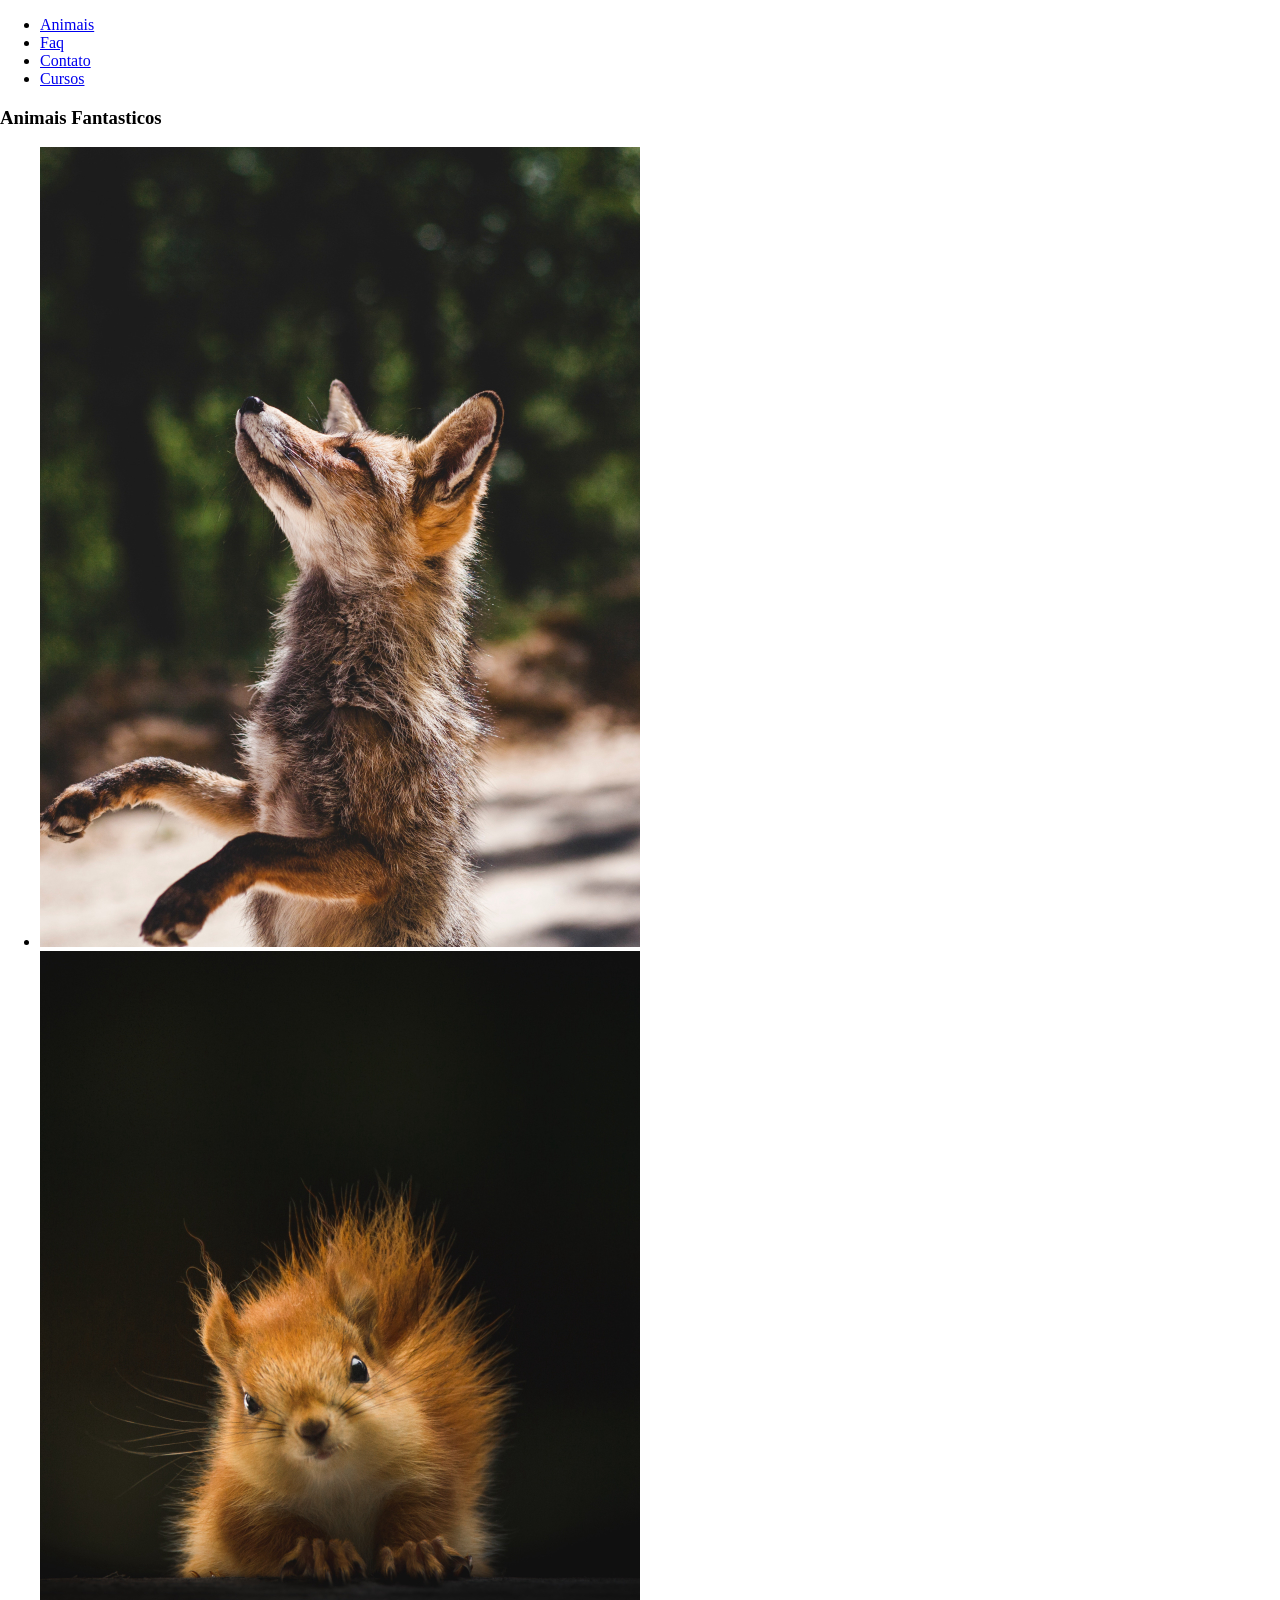
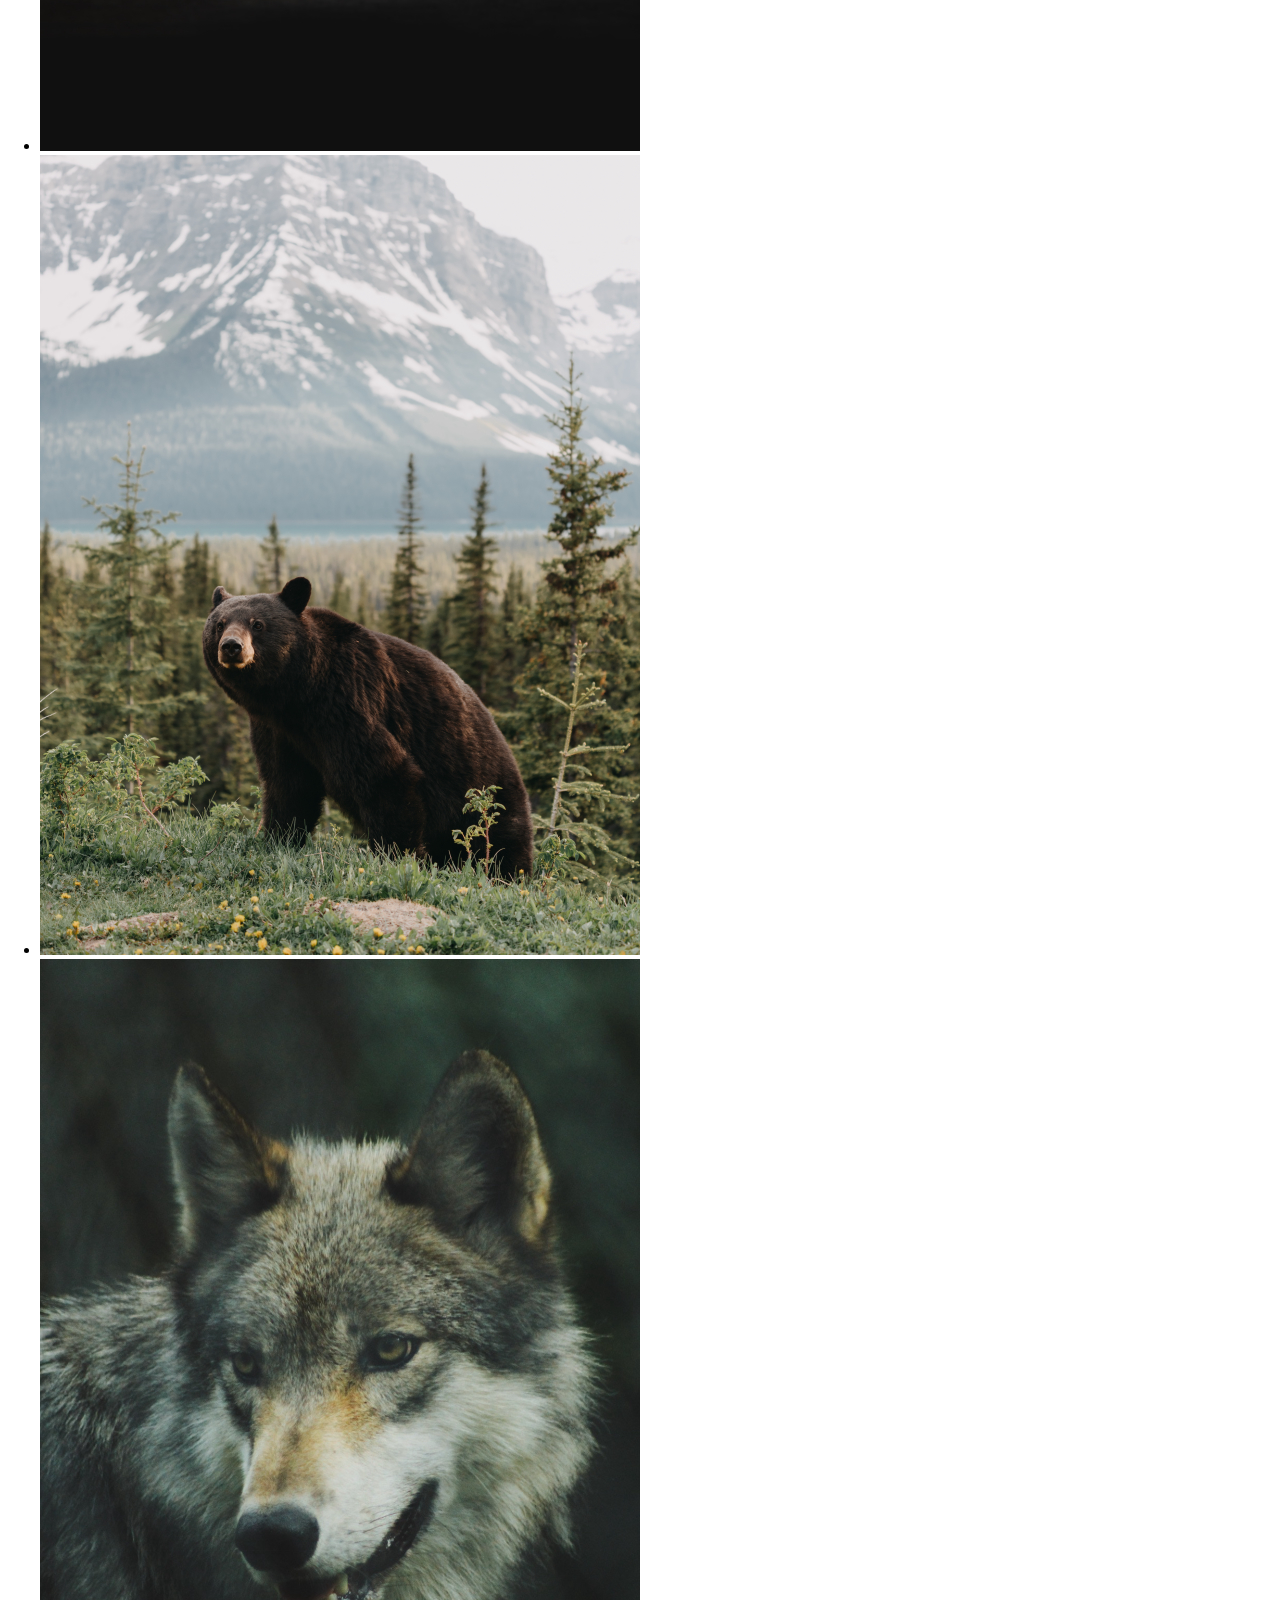
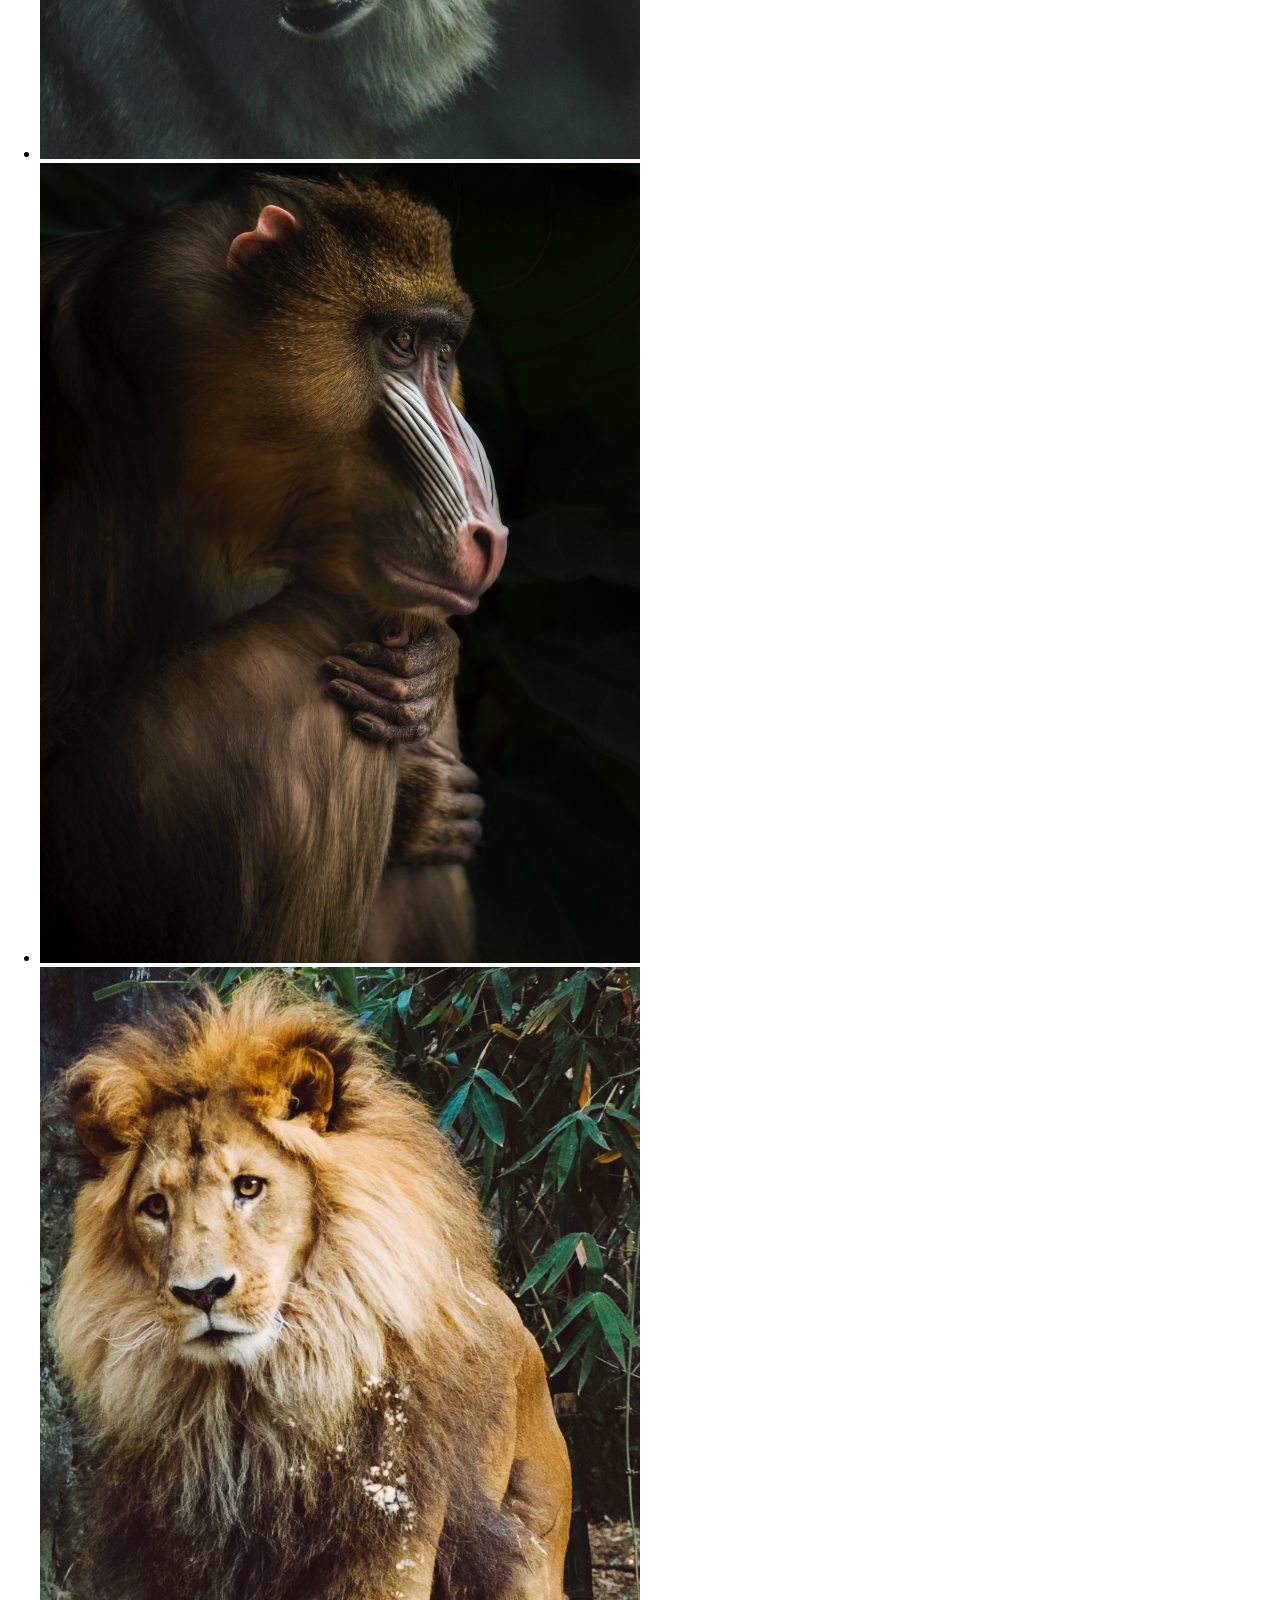
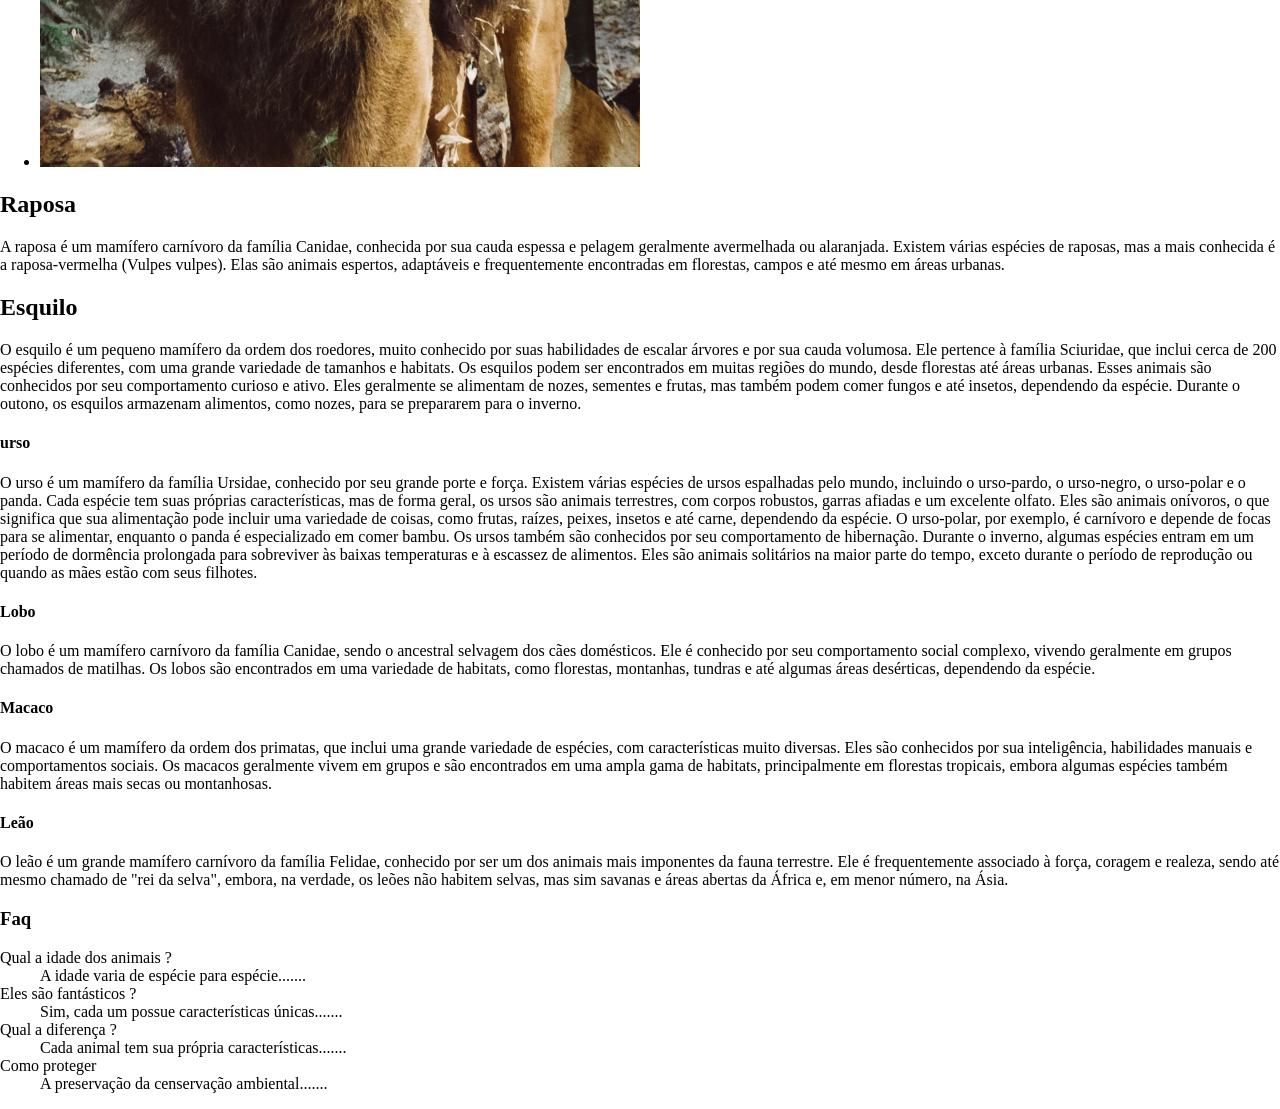
==== main/index.html @ 123f8a69 "dt dd" ====
<!DOCTYPE html>
<html lang="pt-br">
<head>
  <meta charset="UTF-8">
  <meta name="viewport" content="width=device-width, initial-scale=1.0">
  <title>Animais Fantásticos</title>
  <script>document.documentElement.className += ' js '</script>
  <link rel="stylesheet" href="styles/main.css">
</head>

<body>

  <nav class="menu js-menu">
    <ul>
      <li><a href="#contato">Animais</a></li>
      <li><a href="#faq">Faq</a></li>
      <li><a href="#contato">Contato</a></li>
      <li><a href="#">Cursos</a></li>
    </ul>
    <section class="grid-section animais js-scroll" id="animais">
      <h1 class="titulo"> Animais Fantasticos</h1>
      <ul class="animais-lista js-tabmenu">
        <li><img src="public/img/imagem1 (1).jpg" alt=""></li>
        <li><img src="public/img/imagem2.jpg" alt=""></li>
        <li><img src="public/img/imagem3 (1).jpg" alt=""></li>
        <li><img src="public/img/imagem4 (1).jpg" alt=""></li>
        <li><img src="public/img/imagem5.jpg" alt=""></li>
        <li><img src="public/img/imagem6.jpg" alt=""></li>
      </ul>
      <div class="animais-descricao js-tacontent">
        <section>
          <h2>Raposa</h2>
          <p>A raposa é um mamífero carnívoro da família Canidae, conhecida por sua cauda espessa e pelagem geralmente
            avermelhada ou alaranjada. Existem várias espécies de raposas, mas a mais conhecida é a raposa-vermelha
            (Vulpes vulpes). Elas são animais espertos, adaptáveis e frequentemente encontradas em florestas, campos e
            até mesmo em áreas urbanas.</p>

        </section>
        <section>
          <h2>Esquilo</h2>
          <p>
            O esquilo é um pequeno mamífero da ordem dos roedores, muito conhecido por suas habilidades de escalar
            árvores e por sua cauda volumosa. Ele pertence à família Sciuridae, que inclui cerca de 200 espécies
            diferentes, com uma grande variedade de tamanhos e habitats. Os esquilos podem ser encontrados em muitas
            regiões do mundo, desde florestas até áreas urbanas.

            Esses animais são conhecidos por seu comportamento curioso e ativo. Eles geralmente se alimentam de nozes,
            sementes e frutas, mas também podem comer fungos e até insetos, dependendo da espécie. Durante o outono, os
            esquilos armazenam alimentos, como nozes, para se prepararem para o inverno.
          </p>
        </section>
        <section>
          <h1>urso</h1>
          <p>
            O urso é um mamífero da família Ursidae, conhecido por seu grande porte e força. Existem várias espécies de
            ursos espalhadas pelo mundo, incluindo o urso-pardo, o urso-negro, o urso-polar e o panda. Cada espécie tem
            suas próprias características, mas de forma geral, os ursos são animais terrestres, com corpos robustos,
            garras afiadas e um excelente olfato.

            Eles são animais onívoros, o que significa que sua alimentação pode incluir uma variedade de coisas, como
            frutas, raízes, peixes, insetos e até carne, dependendo da espécie. O urso-polar, por exemplo, é carnívoro e
            depende de focas para se alimentar, enquanto o panda é especializado em comer bambu.

            Os ursos também são conhecidos por seu comportamento de hibernação. Durante o inverno, algumas espécies
            entram em um período de dormência prolongada para sobreviver às baixas temperaturas e à escassez de
            alimentos. Eles são animais solitários na maior parte do tempo, exceto durante o período de reprodução ou
            quando as mães estão com seus filhotes.
          </p>
        </section>
        <section>
          <h1>Lobo</h1>
          <p>
            O lobo é um mamífero carnívoro da família Canidae, sendo o ancestral selvagem dos cães domésticos. Ele é
            conhecido por seu comportamento social complexo, vivendo geralmente em grupos chamados de matilhas. Os lobos
            são encontrados em uma variedade de habitats, como florestas, montanhas, tundras e até algumas áreas
            desérticas, dependendo da espécie.
          </p>
        </section>
        <section>
          <h1>Macaco</h1>
          <p>
            O macaco é um mamífero da ordem dos primatas, que inclui uma grande variedade de espécies, com
            características muito diversas. Eles são conhecidos por sua inteligência, habilidades manuais e
            comportamentos sociais. Os macacos geralmente vivem em grupos e são encontrados em uma ampla gama de
            habitats, principalmente em florestas tropicais, embora algumas espécies também habitem áreas mais secas ou
            montanhosas.
          </p>
        </section>
        <section>
          <h1>Leão</h1>
          <p>O leão é um grande mamífero carnívoro da família Felidae, conhecido por ser um dos animais mais imponentes
            da fauna terrestre. Ele é frequentemente associado à força, coragem e realeza, sendo até mesmo chamado de
            "rei da selva", embora, na verdade, os leões não habitem selvas, mas sim savanas e áreas abertas da África
            e, em menor número, na Ásia.</p>
        </section>
      </div>
    </section>
    <section id = "faq" class="grid-section Faq js-scroll">
            <h1 class="titulo">Faq</h1>
            <dl class="faq-lista js-accordion">

              <dt>Qual a idade dos animais ? </dt>
              <dd>A idade varia de espécie para espécie.......</dd>

              <dt>Eles são fantásticos ?</dt>
              <dd>Sim, cada um possue características únicas.......</dd>

              <dt>Qual a diferença ? </dt>
              <dd>Cada animal tem sua própria características.......</dd>

              <dt>Como proteger</dt>
              <dd>A preservação da censervação ambiental.......</dd>

            </dl>

    </section>

  </nav>
</body>

</html>
---- main/styles/main.css ----
body{

  margin: 0;
  padding: 0;
  box-sizing: border-box;
  
}
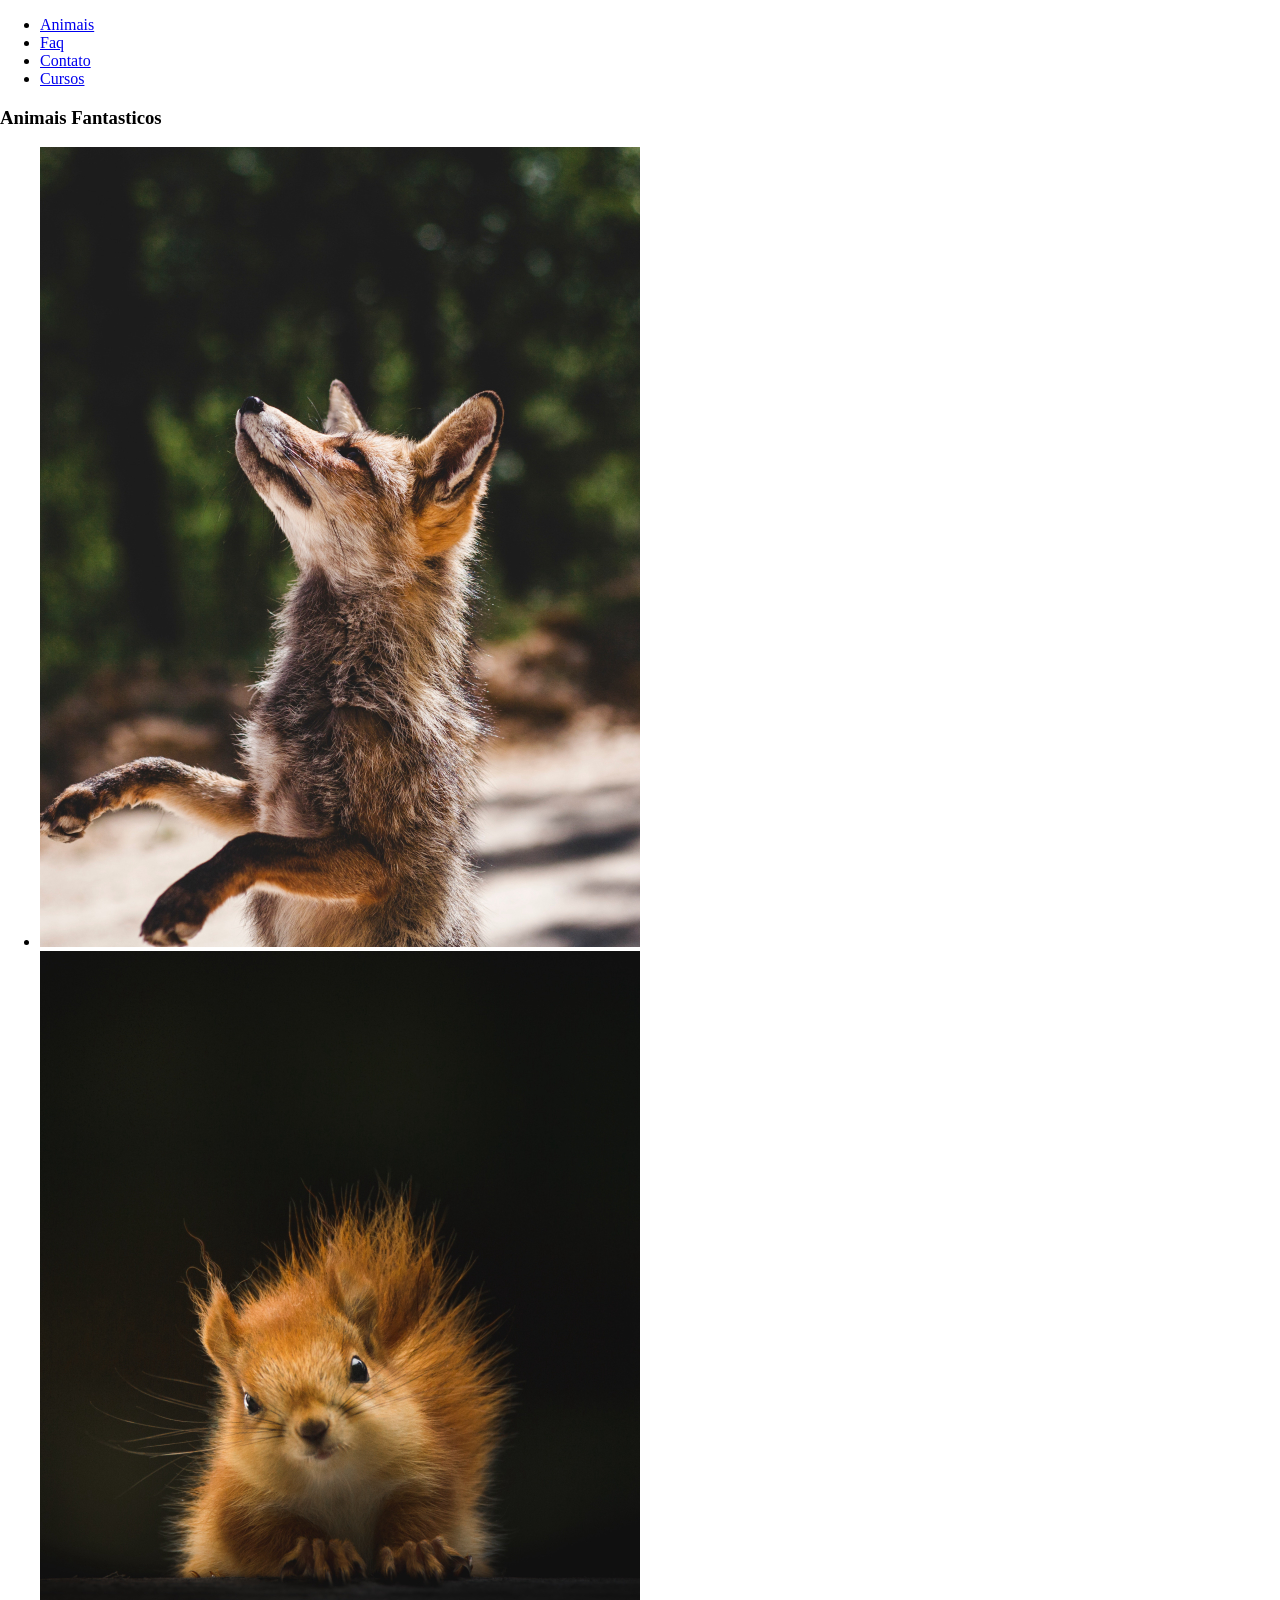
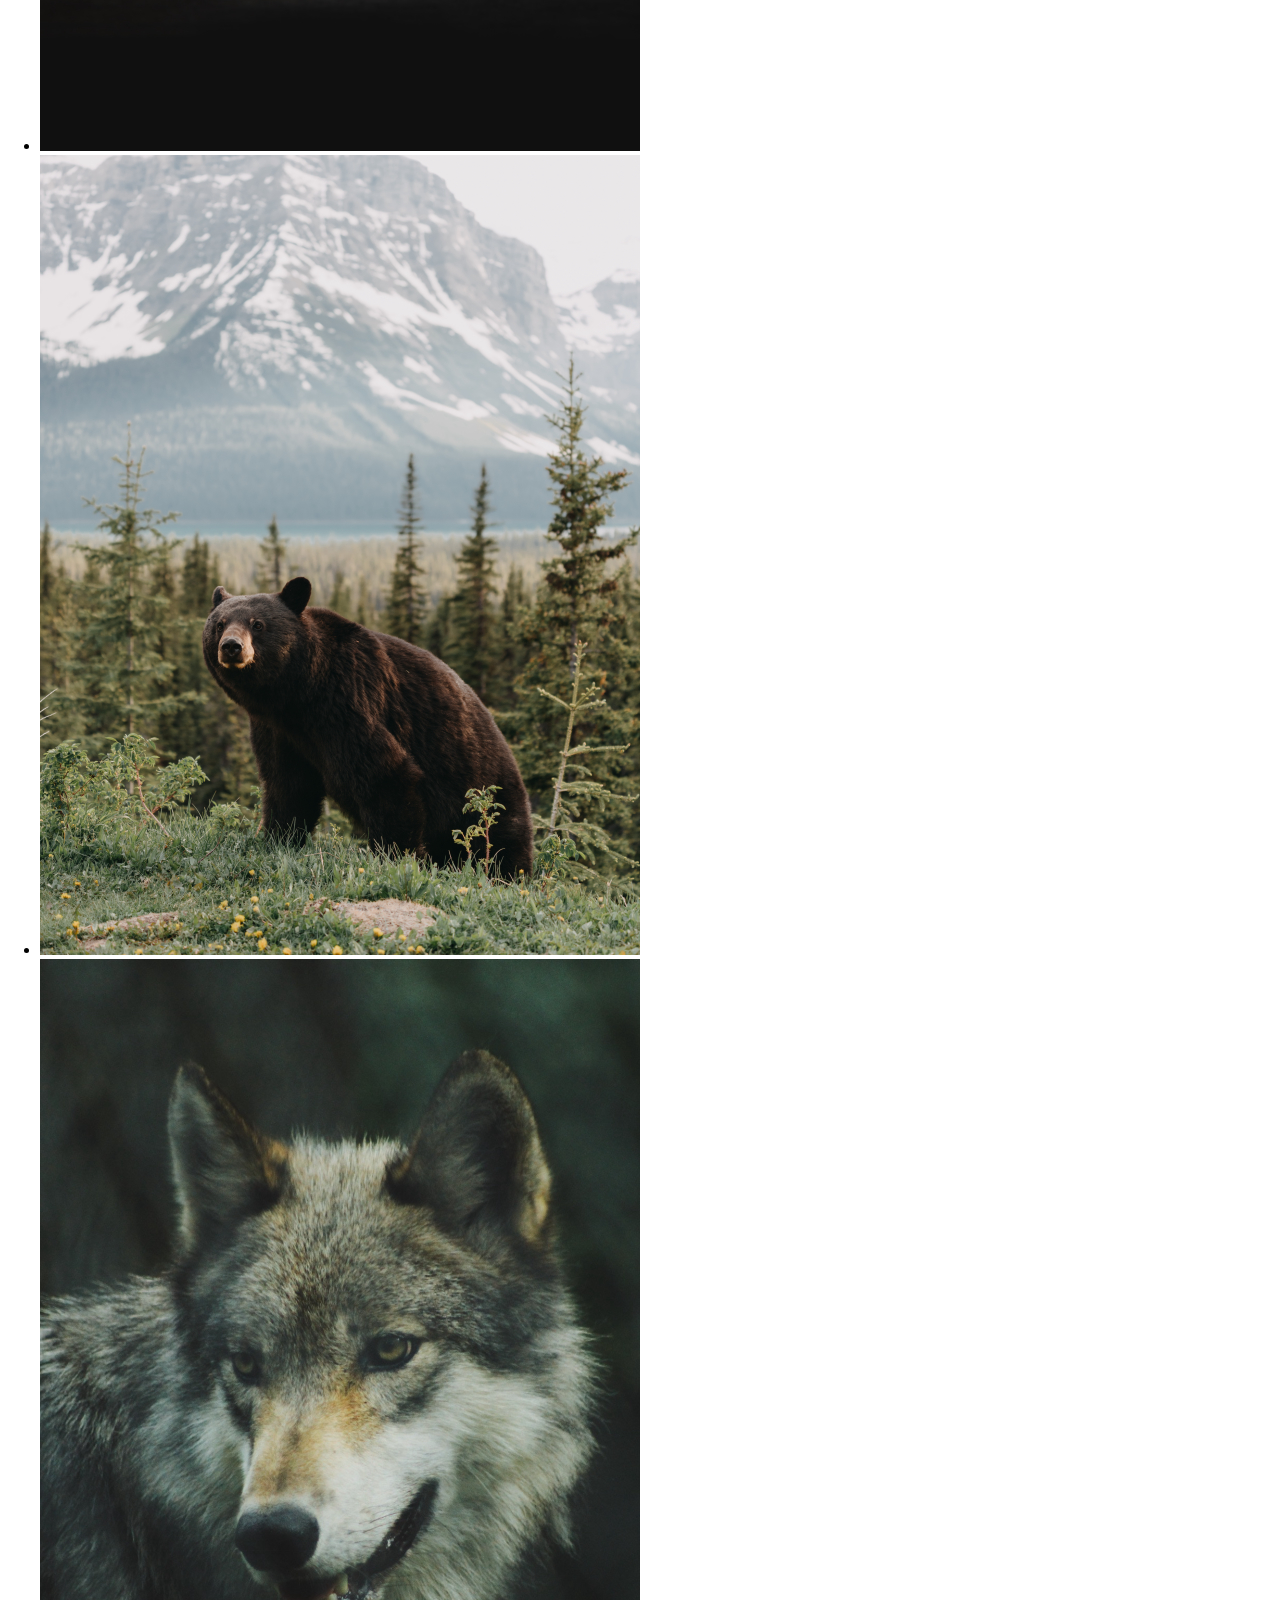
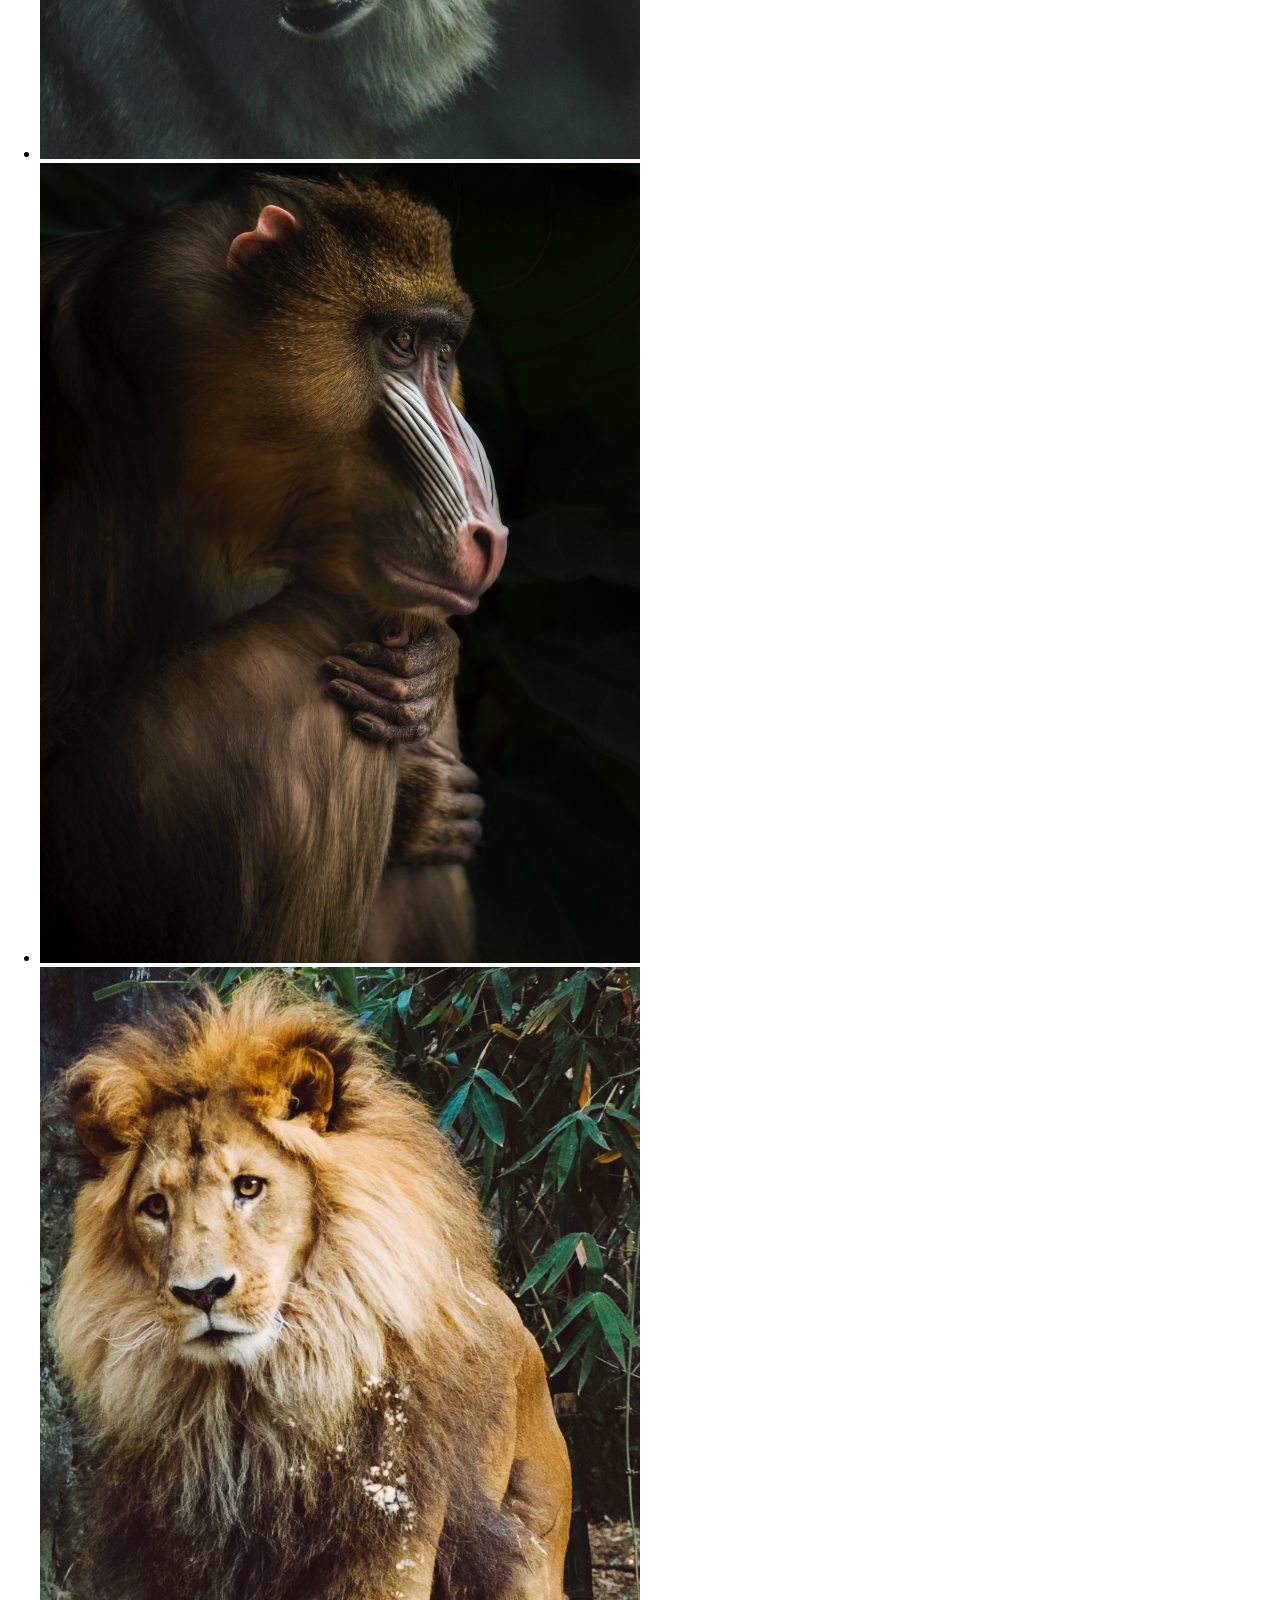
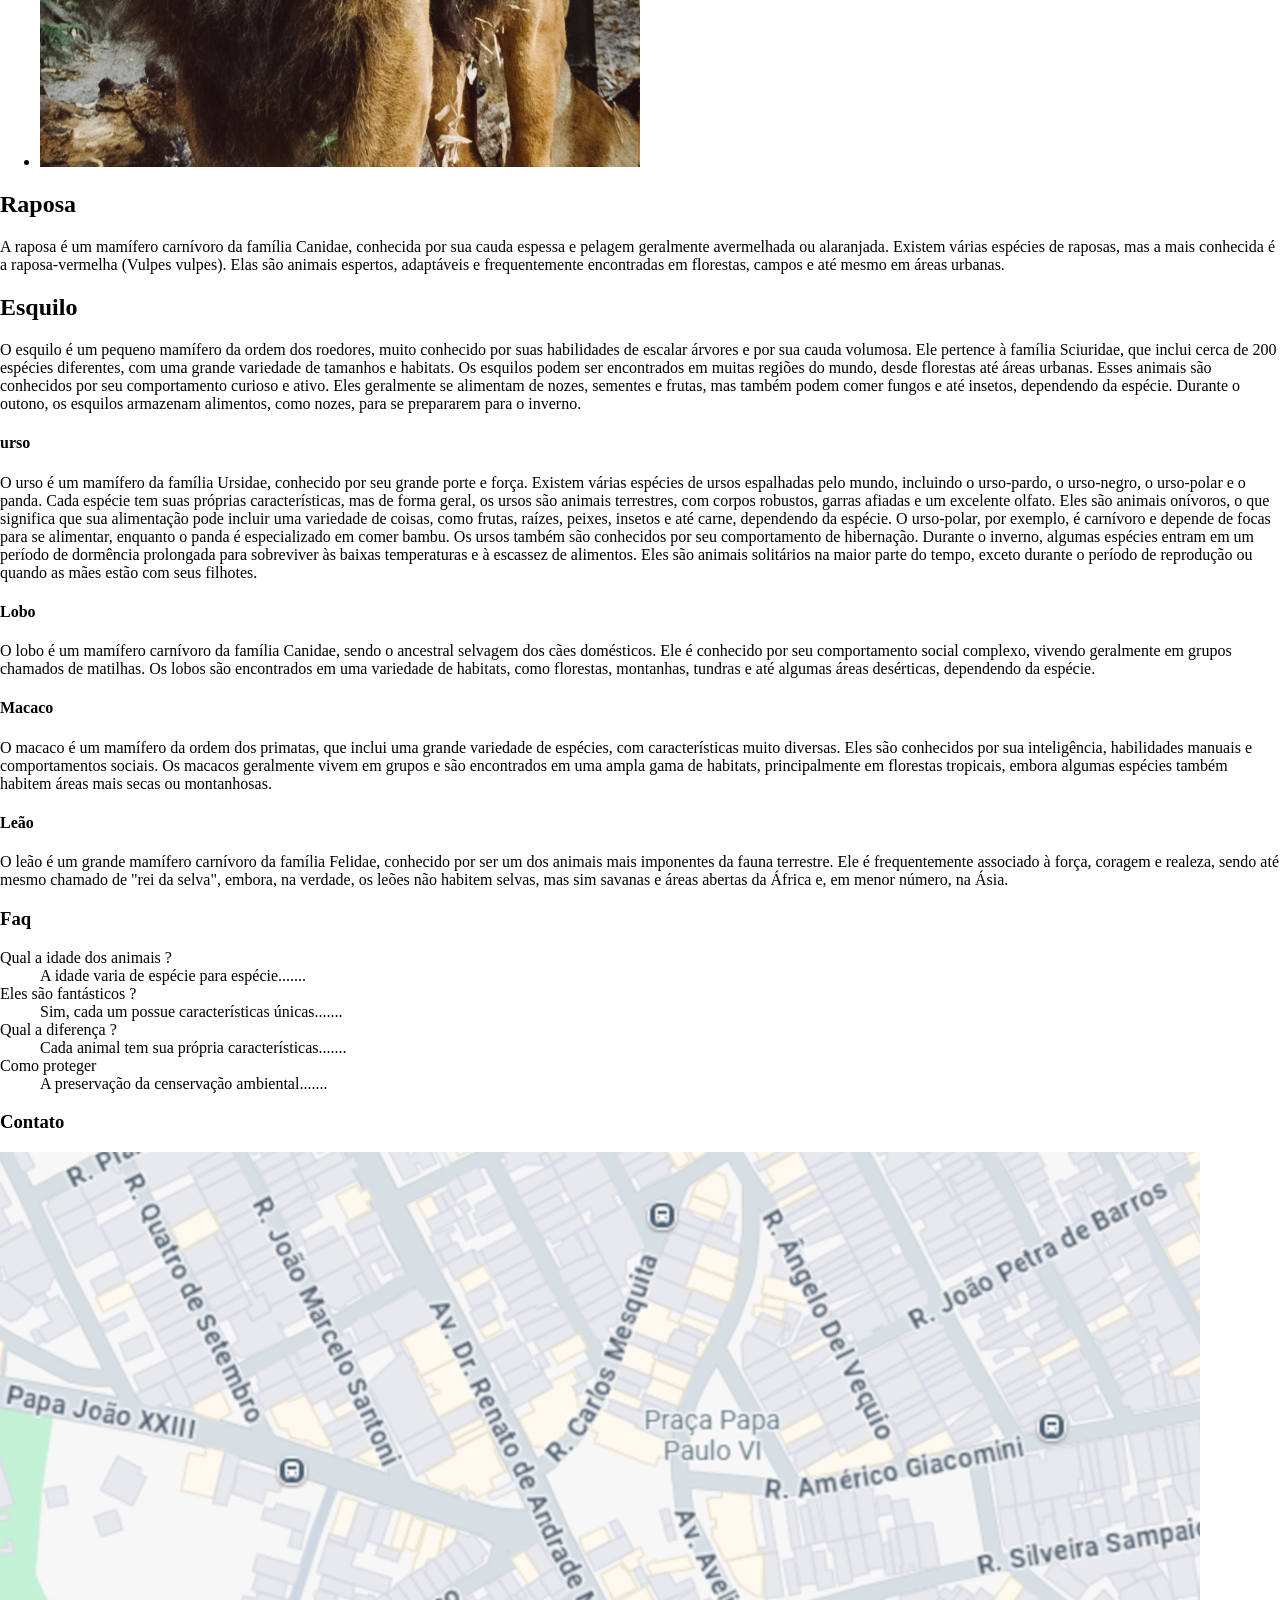
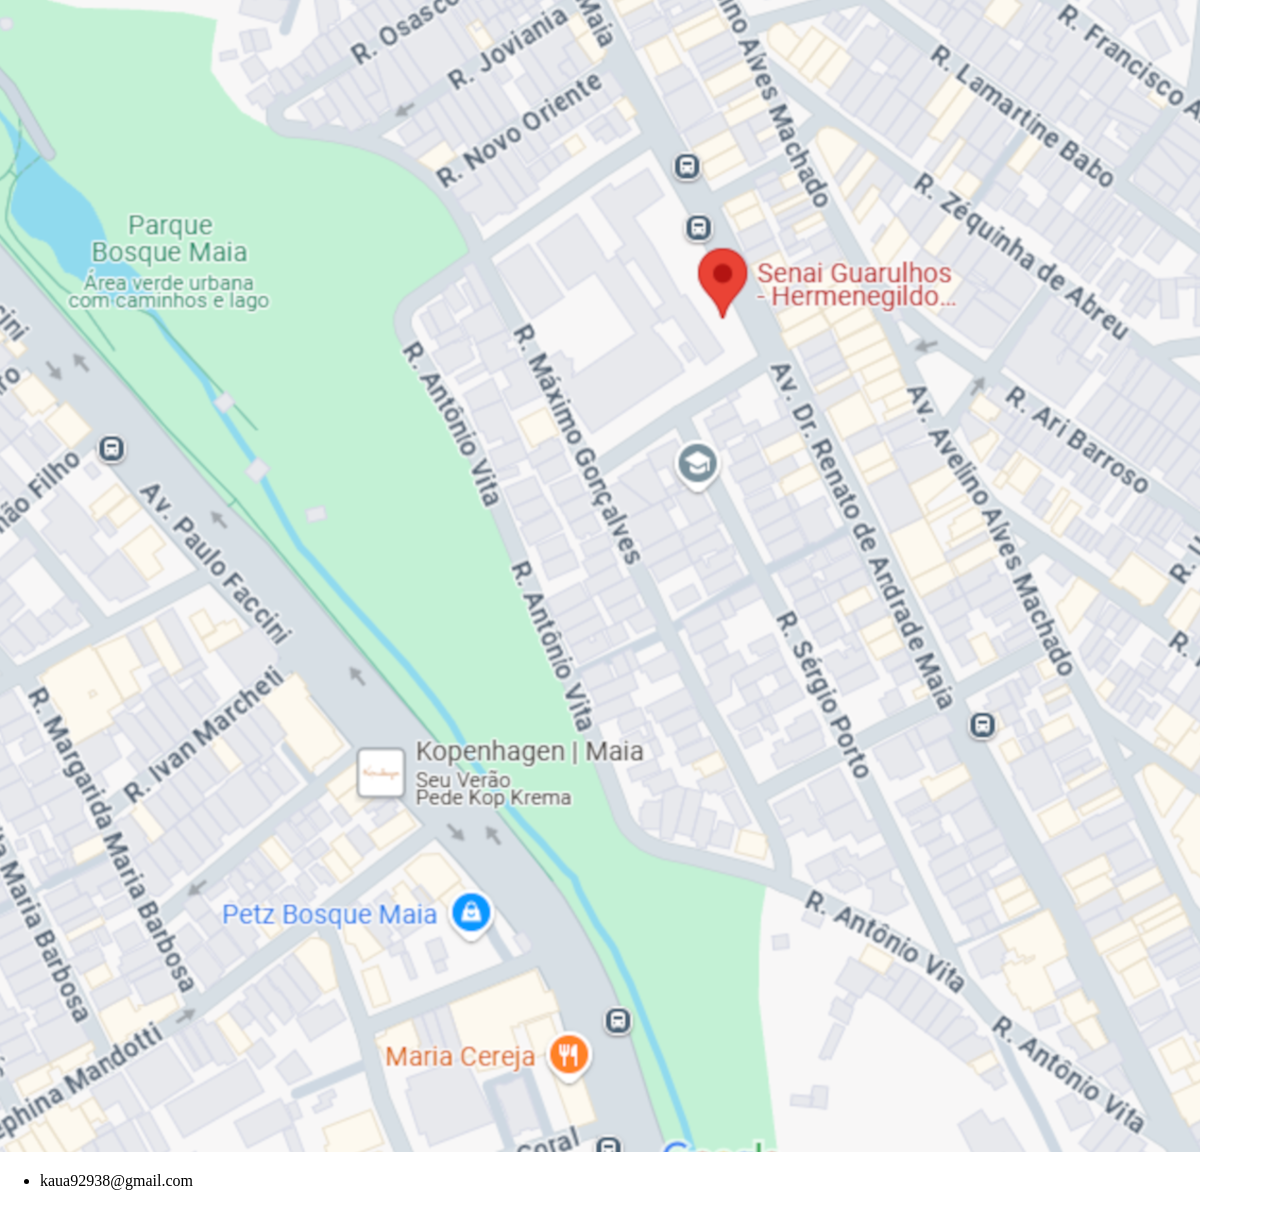
==== commit 2be33426: "section contato" ====
--- a/main/index.html
+++ b/main/index.html
@@ -1,5 +1,6 @@
 <!DOCTYPE html>
 <html lang="pt-br">
+
 <head>
   <meta charset="UTF-8">
   <meta name="viewport" content="width=device-width, initial-scale=1.0">
@@ -95,24 +96,34 @@
         </section>
       </div>
     </section>
-    <section id = "faq" class="grid-section Faq js-scroll">
-            <h1 class="titulo">Faq</h1>
-            <dl class="faq-lista js-accordion">
+    <section id="faq" class="grid-section Faq js-scroll">
+      <h1 class="titulo">Faq</h1>
+      <dl class="faq-lista js-accordion">
 
-              <dt>Qual a idade dos animais ? </dt>
-              <dd>A idade varia de espécie para espécie.......</dd>
+        <dt>Qual a idade dos animais ? </dt>
+        <dd>A idade varia de espécie para espécie.......</dd>
 
-              <dt>Eles são fantásticos ?</dt>
-              <dd>Sim, cada um possue características únicas.......</dd>
+        <dt>Eles são fantásticos ?</dt>
+        <dd>Sim, cada um possue características únicas.......</dd>
 
-              <dt>Qual a diferença ? </dt>
-              <dd>Cada animal tem sua própria características.......</dd>
+        <dt>Qual a diferença ? </dt>
+        <dd>Cada animal tem sua própria características.......</dd>
 
-              <dt>Como proteger</dt>
-              <dd>A preservação da censervação ambiental.......</dd>
+        <dt>Como proteger</dt>
+        <dd>A preservação da censervação ambiental.......</dd>
 
-            </dl>
+      </dl>
 
+
+    </section>
+    <section class="grid-section contato js-scroll " id="contato">
+      <h1 class="titulo">Contato</h1>
+      <div class="mapa">
+        <img src="public/img/mapa.png" alt="">
+      </div>
+      <ul class="dados">
+        <li>kaua92938@gmail.com</li>
+      </ul>
     </section>
 
   </nav>
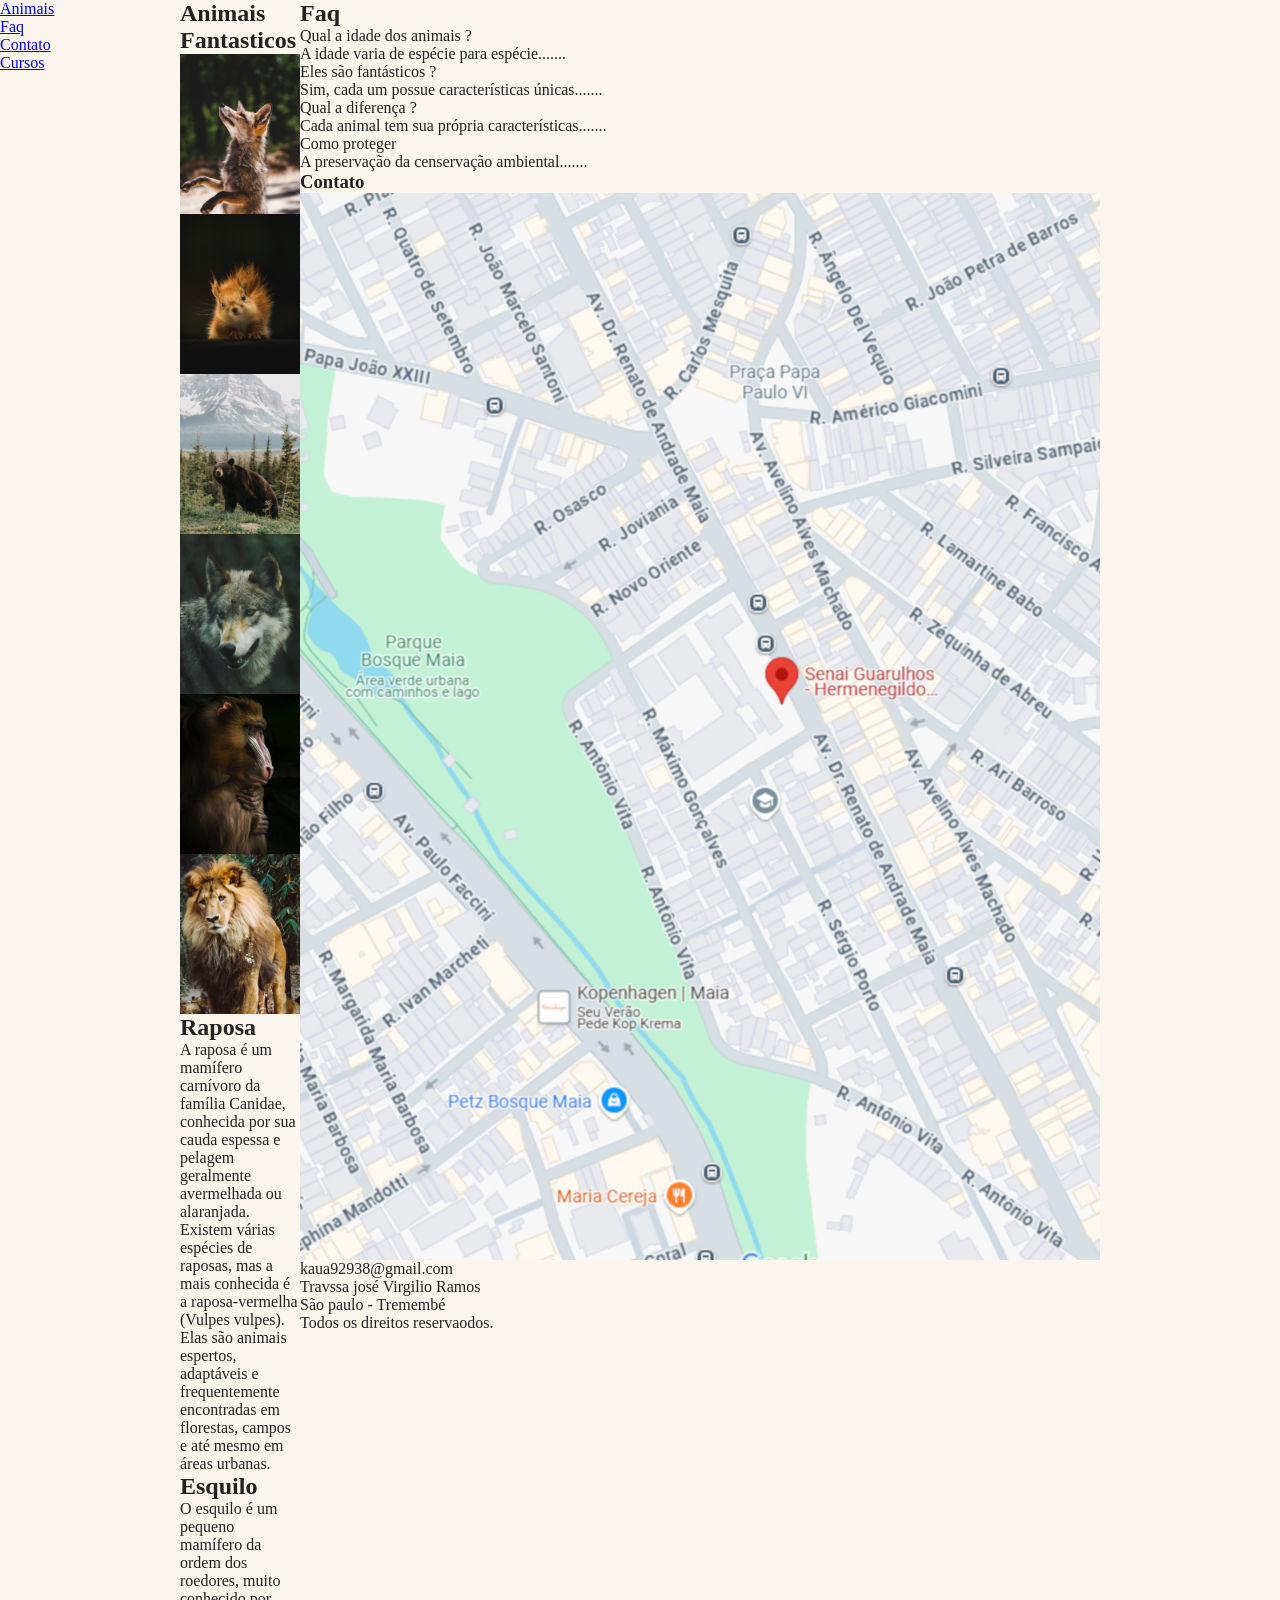
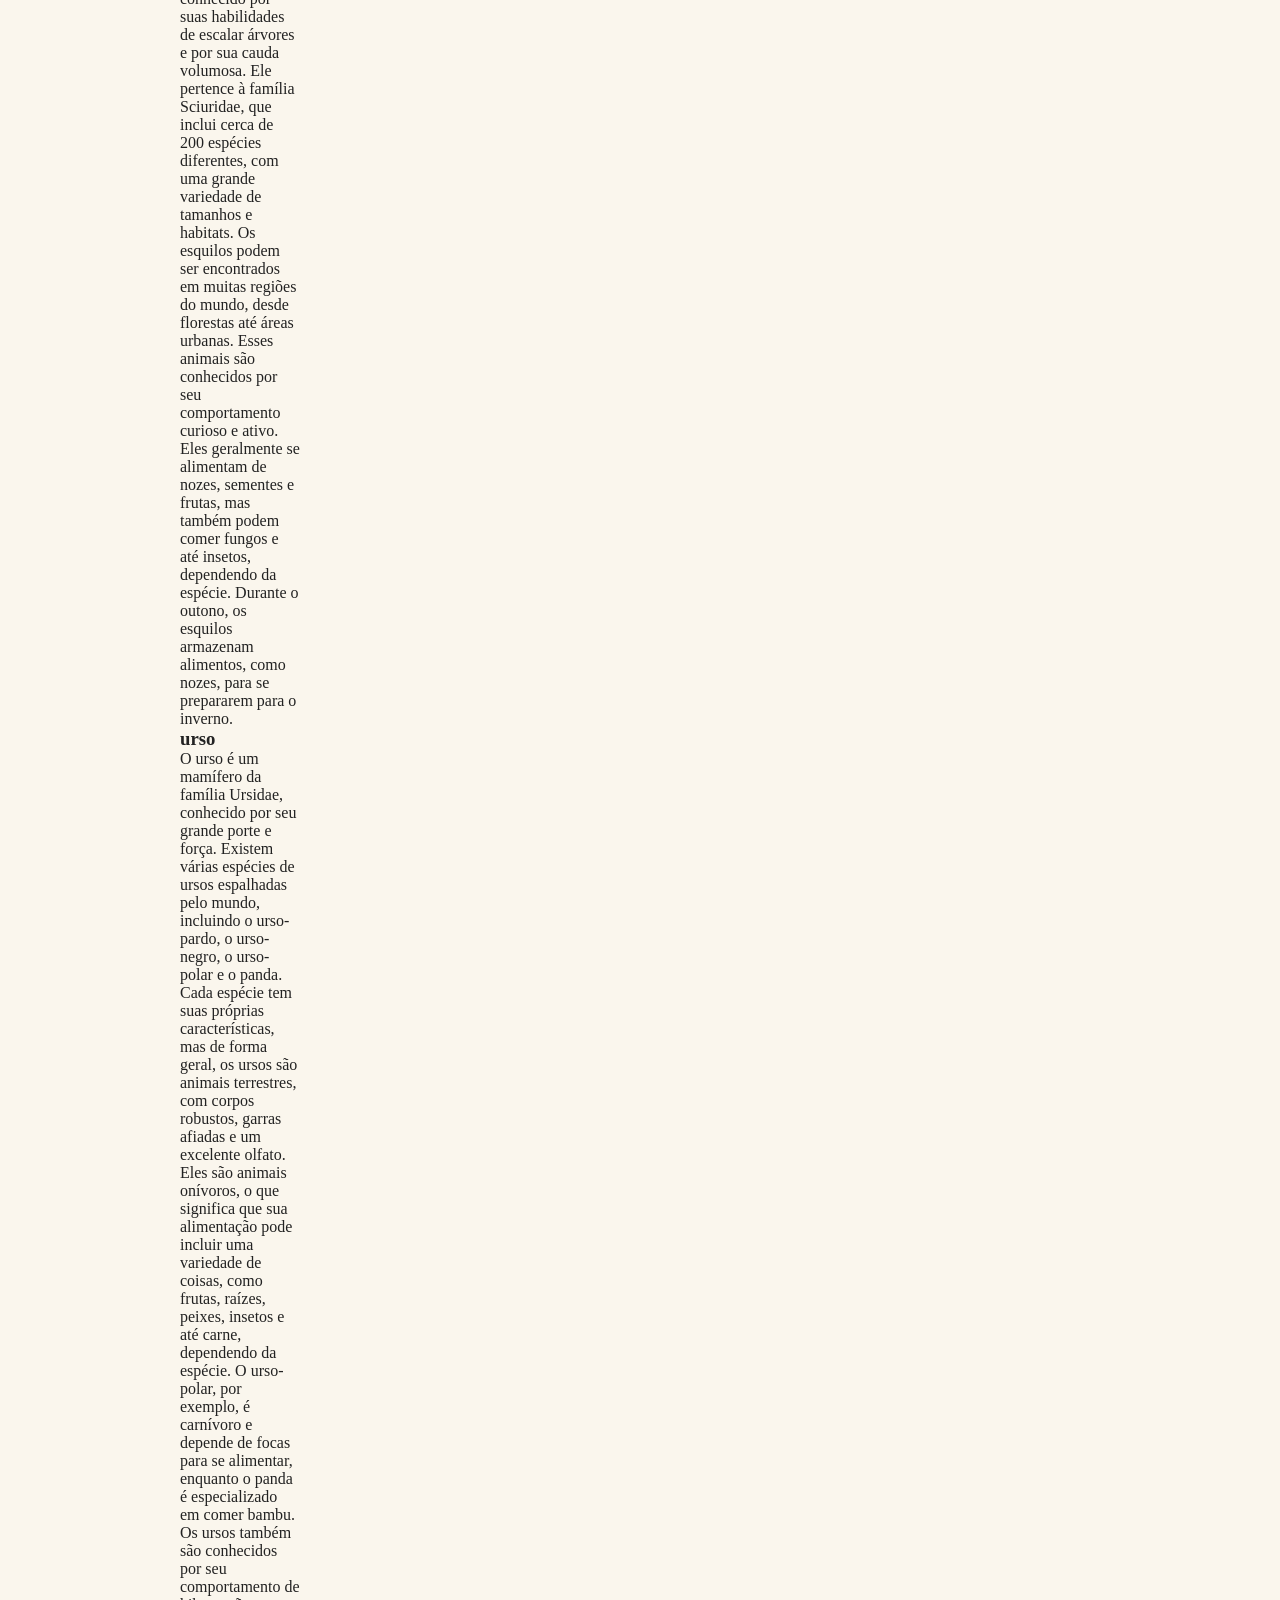
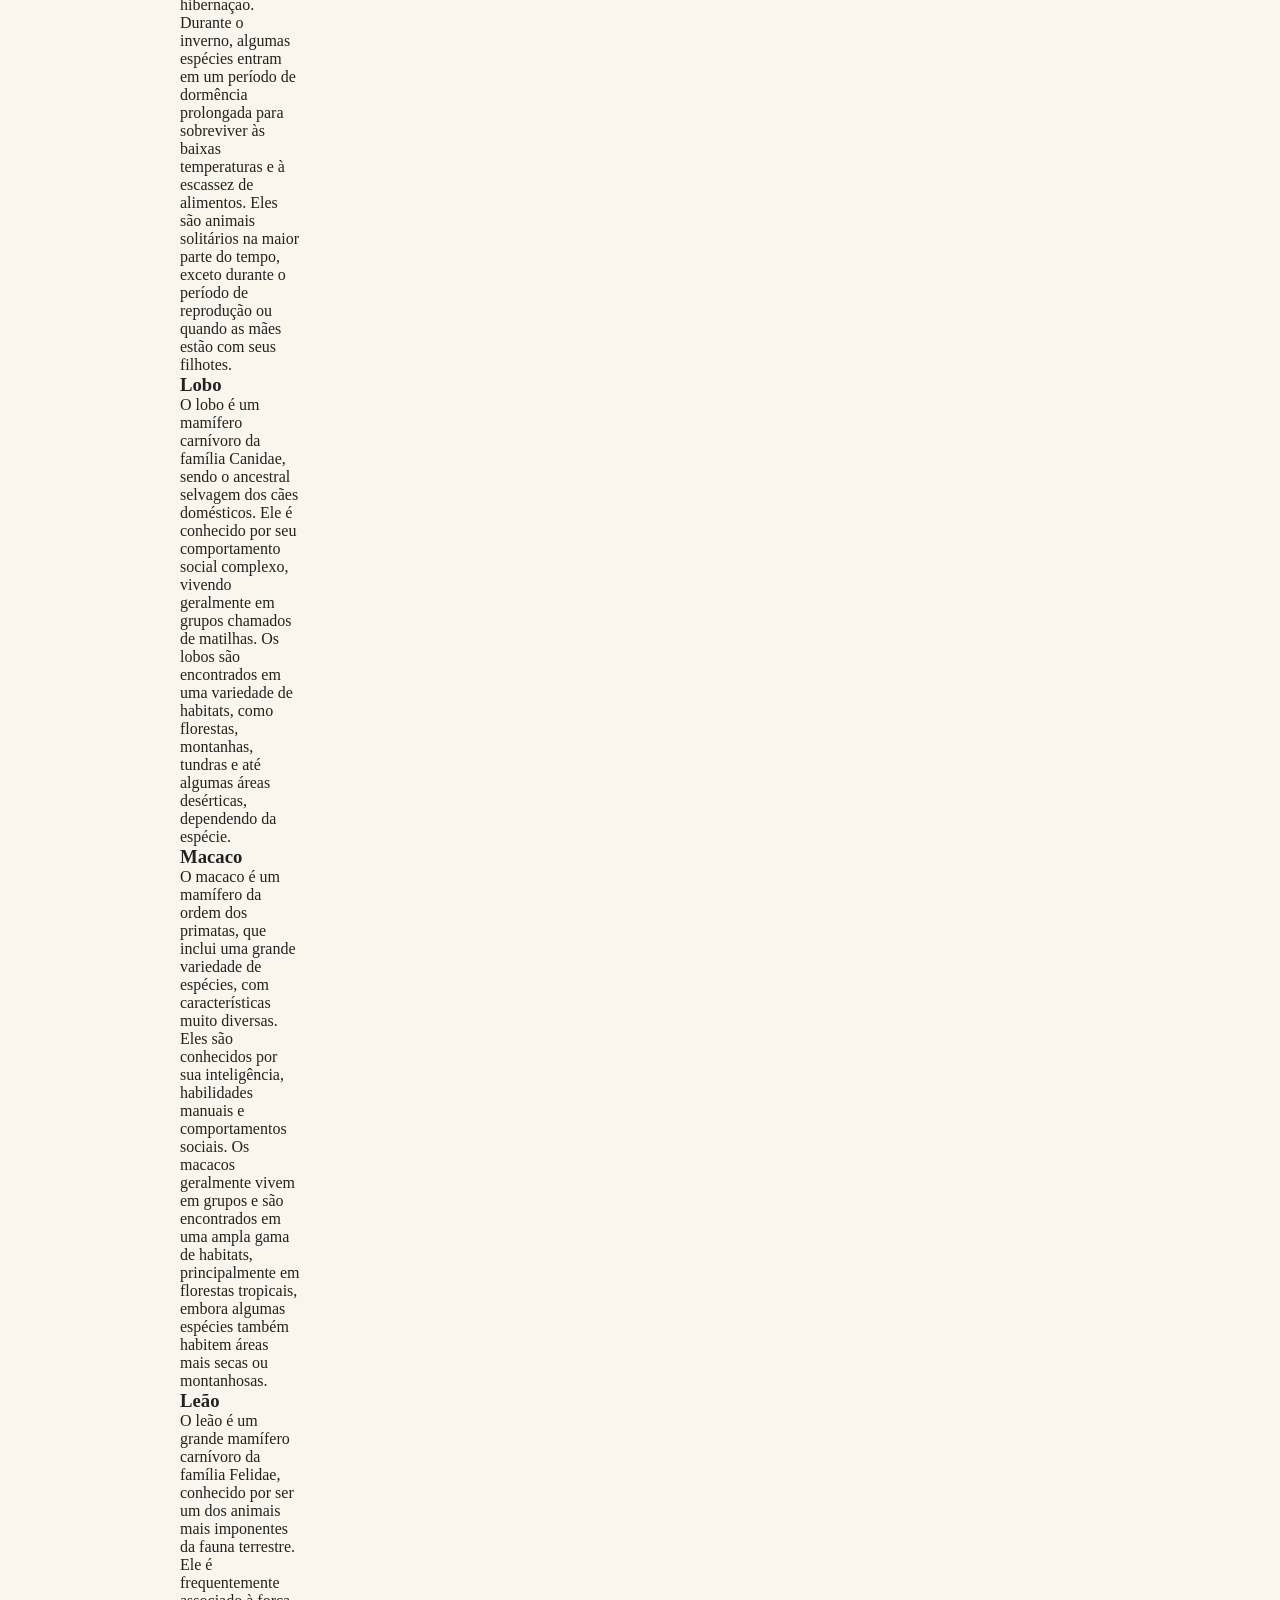
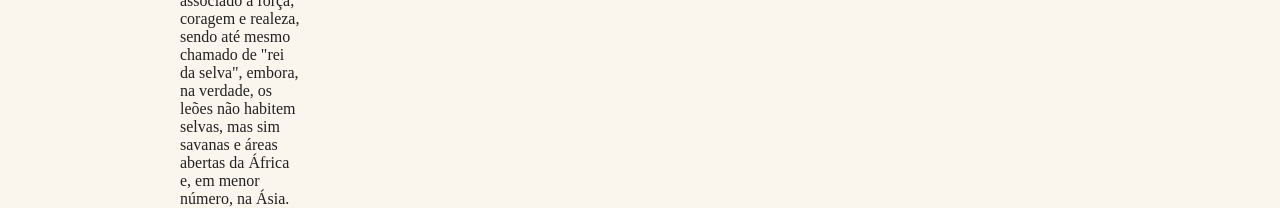
==== commit 0e9f03ee: "css" ====
--- a/main/index.html
+++ b/main/index.html
@@ -18,6 +18,7 @@
       <li><a href="#contato">Contato</a></li>
       <li><a href="#">Cursos</a></li>
     </ul>
+  </nav>
     <section class="grid-section animais js-scroll" id="animais">
       <h1 class="titulo"> Animais Fantasticos</h1>
       <ul class="animais-lista js-tabmenu">
@@ -115,18 +116,23 @@
       </dl>
 
 
-    </section>
-    <section class="grid-section contato js-scroll " id="contato">
-      <h1 class="titulo">Contato</h1>
-      <div class="mapa">
-        <img src="public/img/mapa.png" alt="">
-      </div>
-      <ul class="dados">
-        <li>kaua92938@gmail.com</li>
-      </ul>
-    </section>
-
-  </nav>
+   
+  
+  <section class="grid-section contato js-scroll " id="contato">
+    <h1 class="titulo">Contato</h1>
+    <div class="mapa">
+      <img src="public/img/mapa.png" alt="">
+    </div>
+    <ul class="dados">
+      <li>kaua92938@gmail.com</li>
+      <li>Travssa josé Virgilio Ramos</li>
+      <li>São paulo - Tremembé</li>
+    </ul>
+  </section>
+  <footer class="copy">
+    <p>Todos os direitos reservaodos.</p>
+  </footer>
+  <script src="scripts/script.js"></script>
 </body>
 
 </html>
--- a/main/styles/main.css
+++ b/main/styles/main.css
@@ -1,7 +1,25 @@
-body{
+*{
 
   margin: 0;
   padding: 0;
   box-sizing: border-box;
   
 }
+
+
+img {
+  display: block;
+  max-width: 100%;
+  
+
+}
+ul{
+  list-style: none;
+}
+body {
+  background: #faf6ed;
+  color: #222;
+  display: grid;
+  grid-template-columns: 1fr 120px minmax(300px, 800px) 1fr;
+}
+
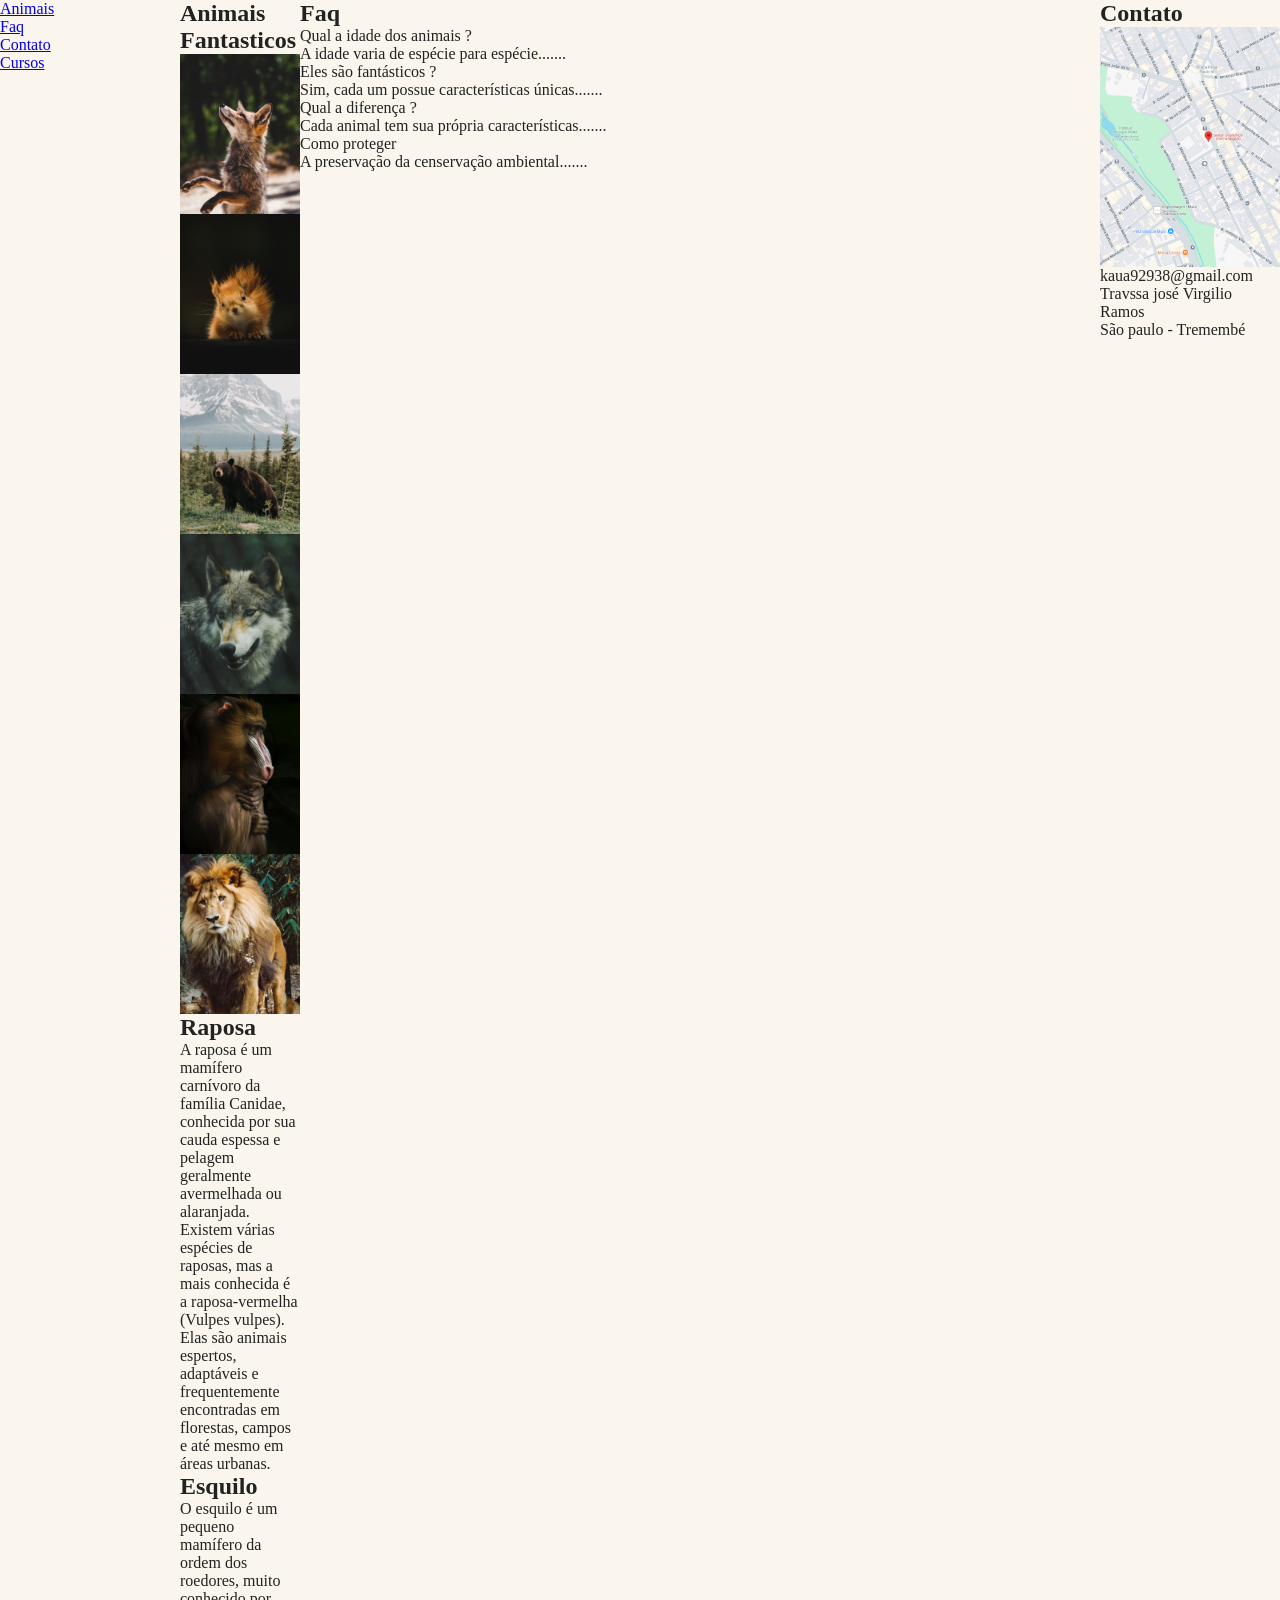
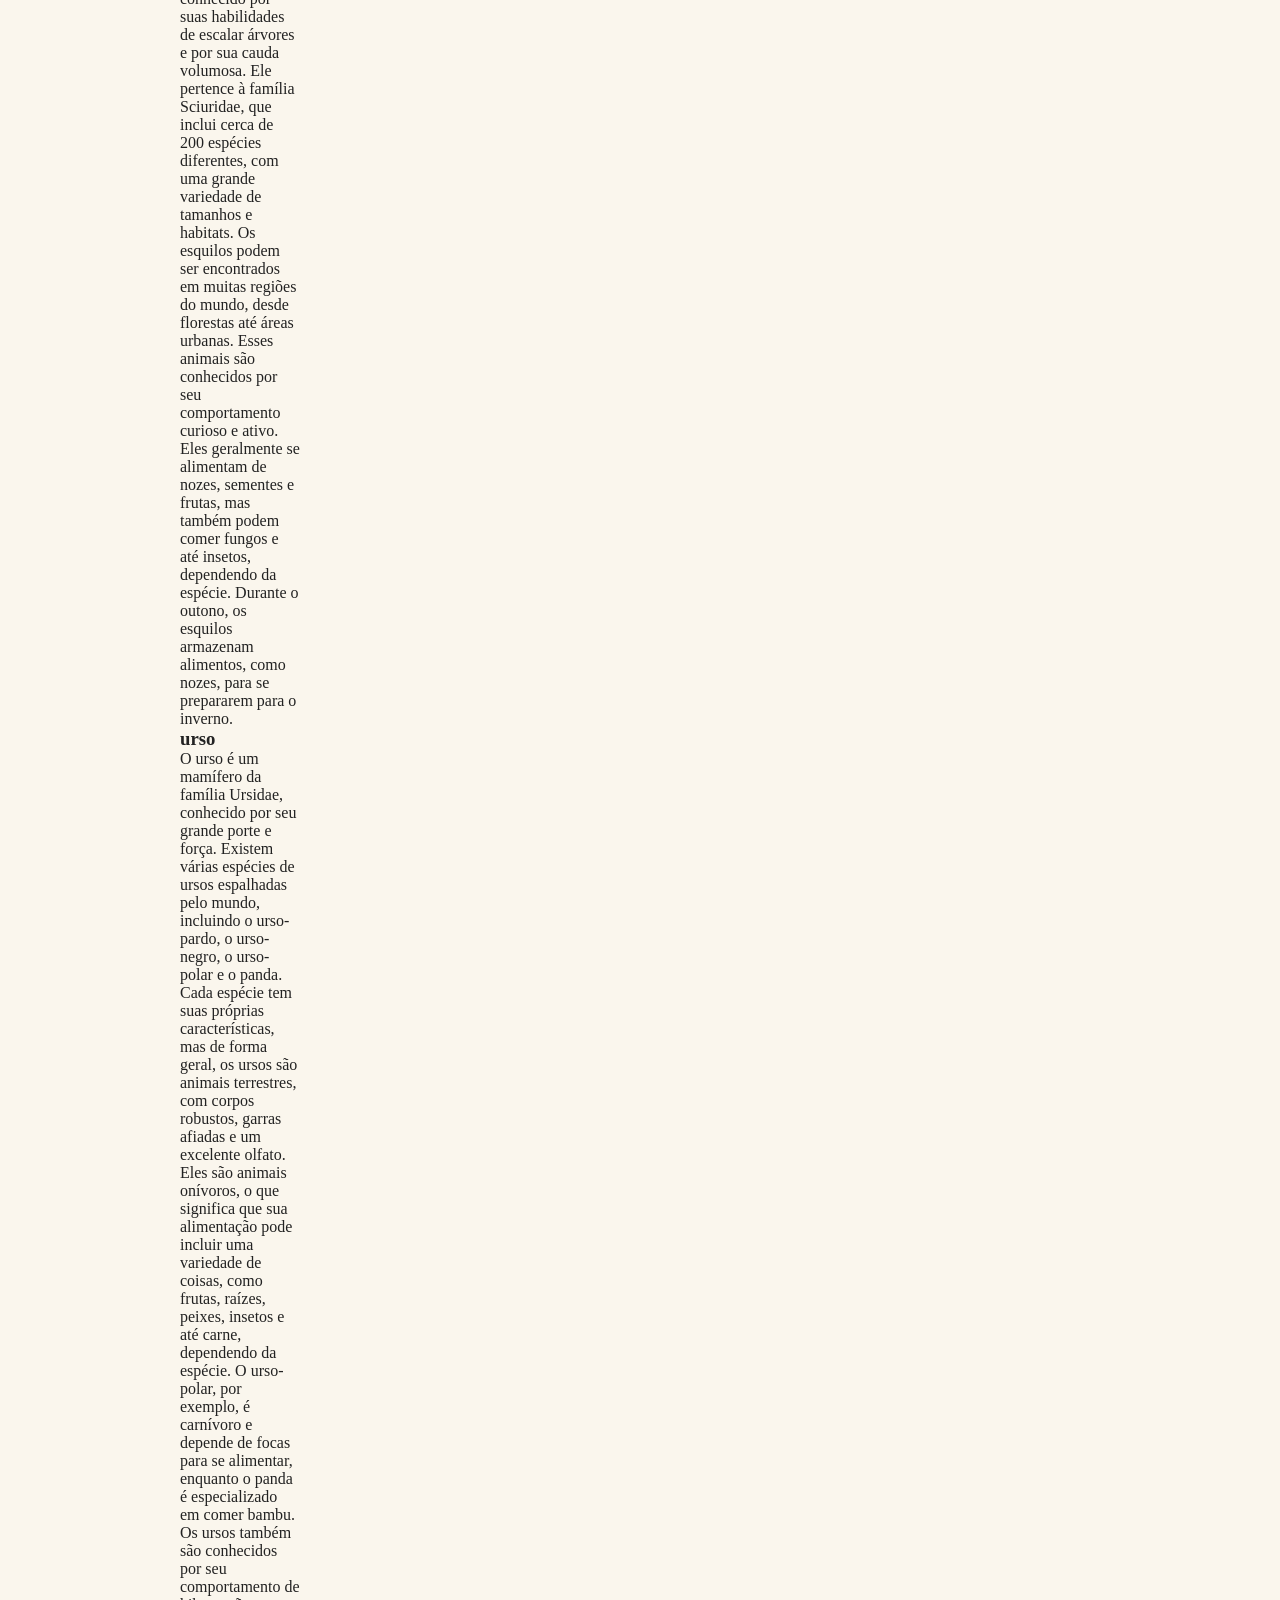
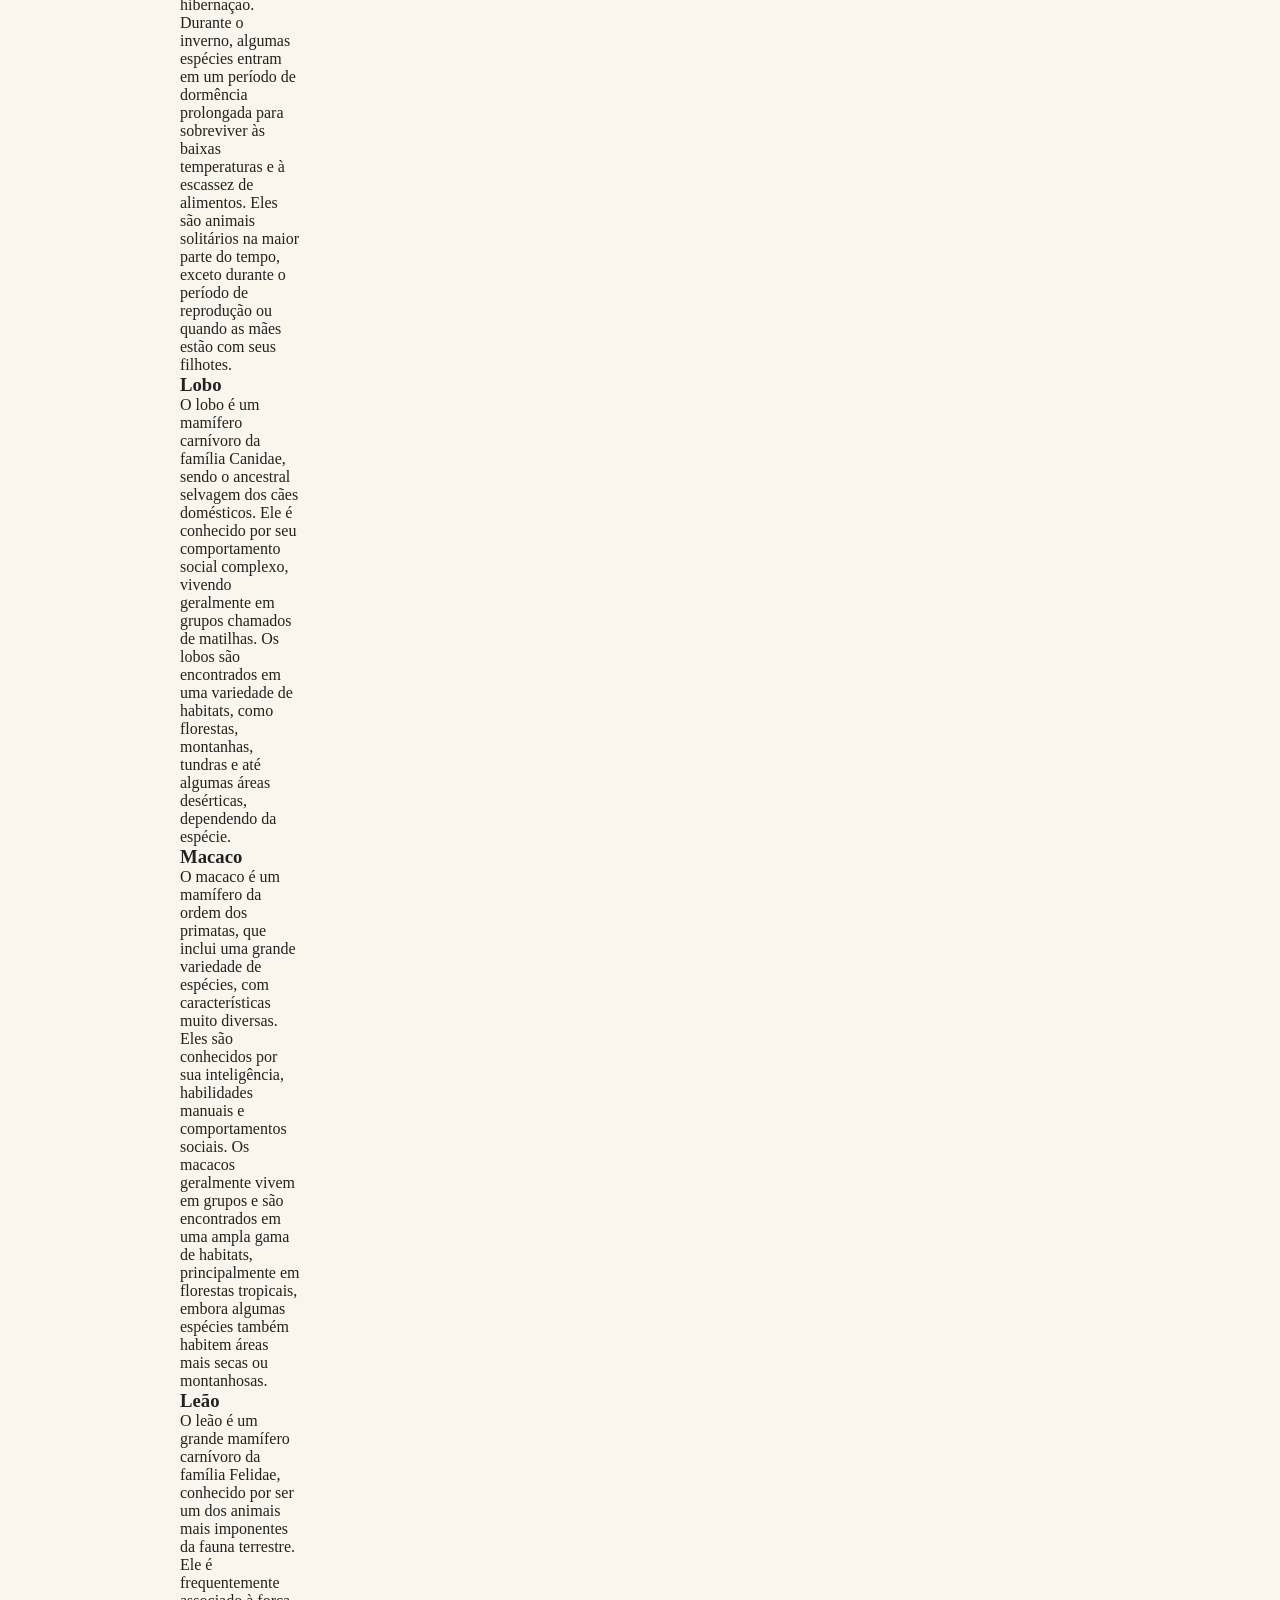
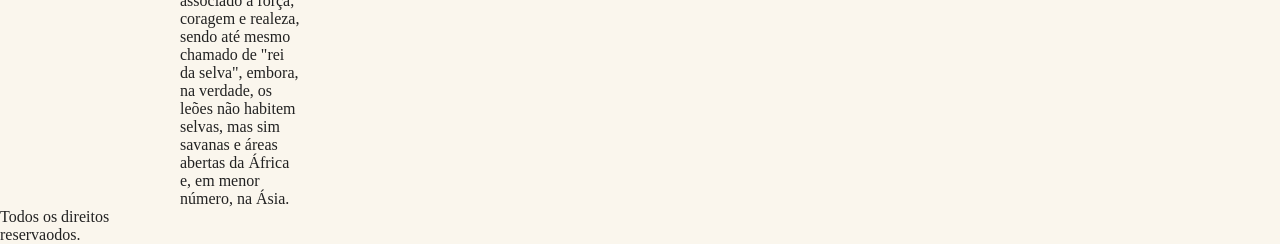
==== commit a15f5ff0: "section" ====
--- a/main/index.html
+++ b/main/index.html
@@ -114,6 +114,7 @@
         <dd>A preservação da censervação ambiental.......</dd>
 
       </dl>
+    </section>
 
 
    
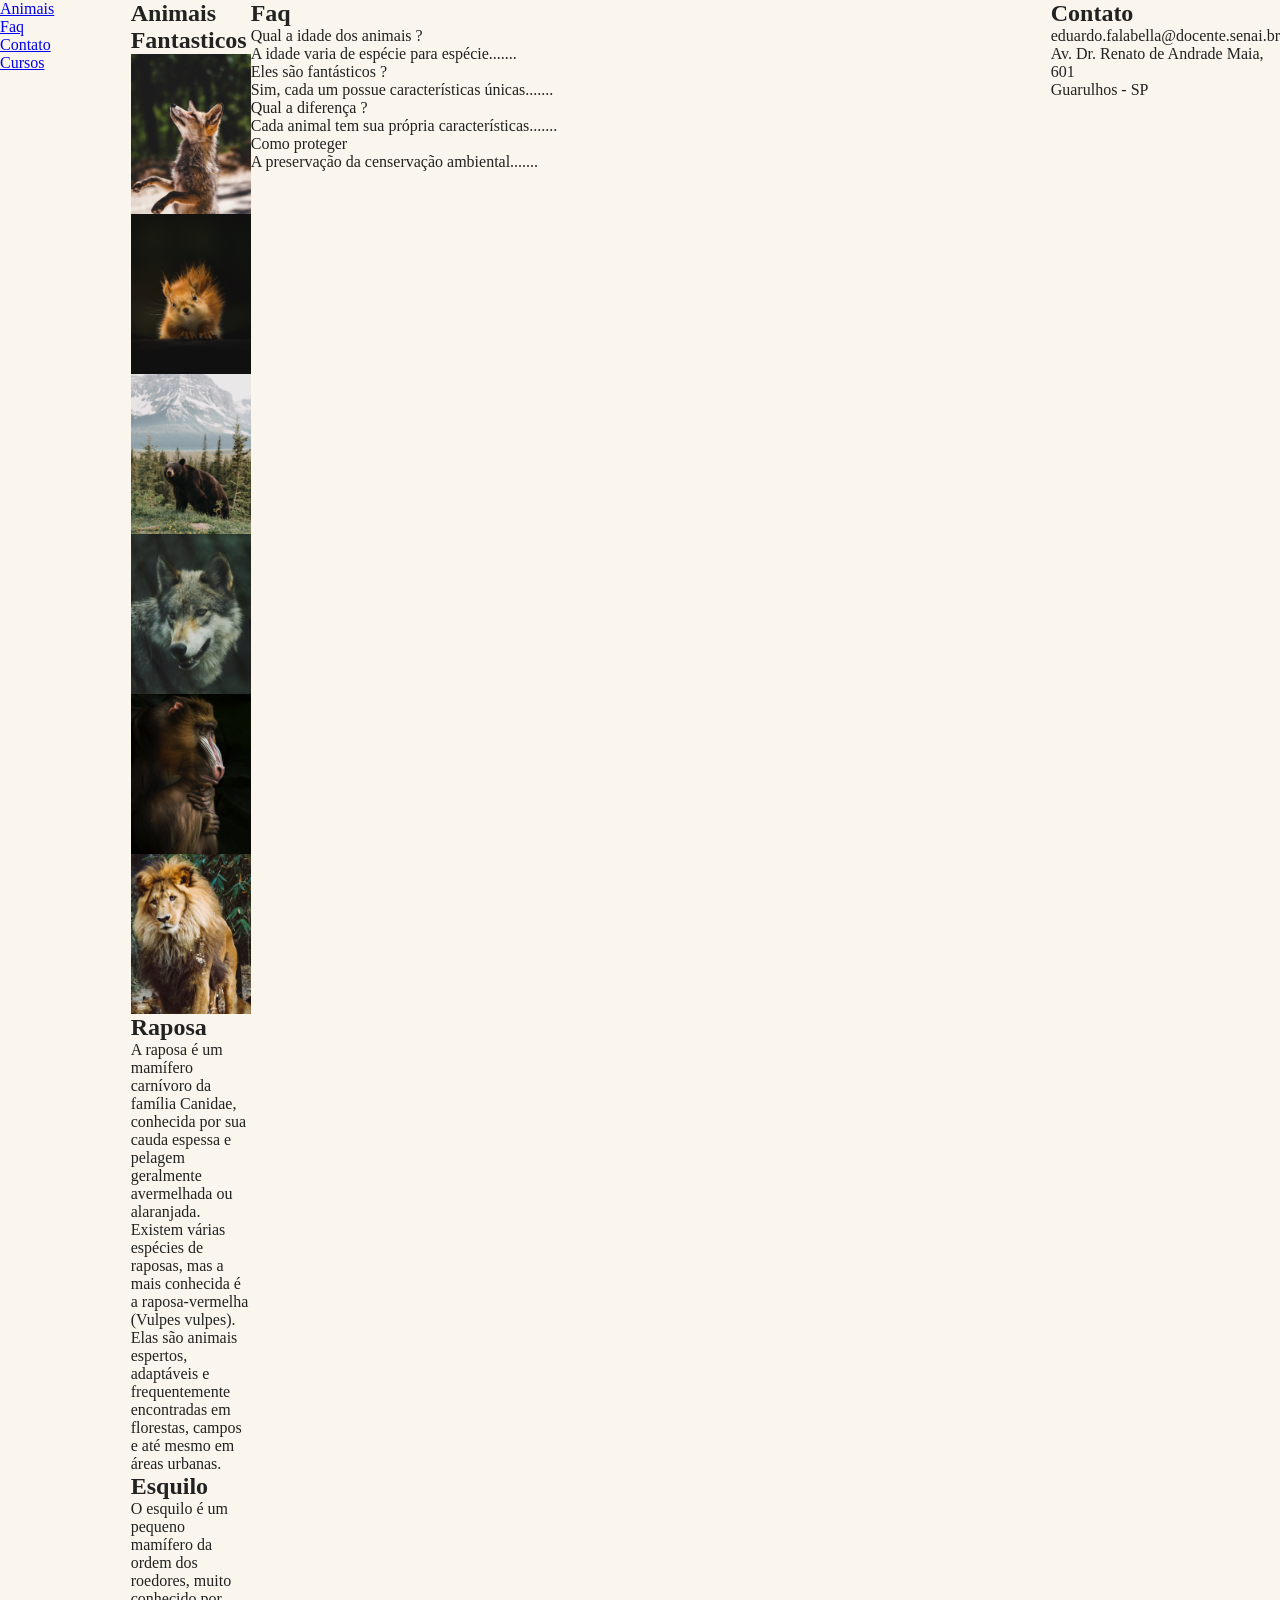
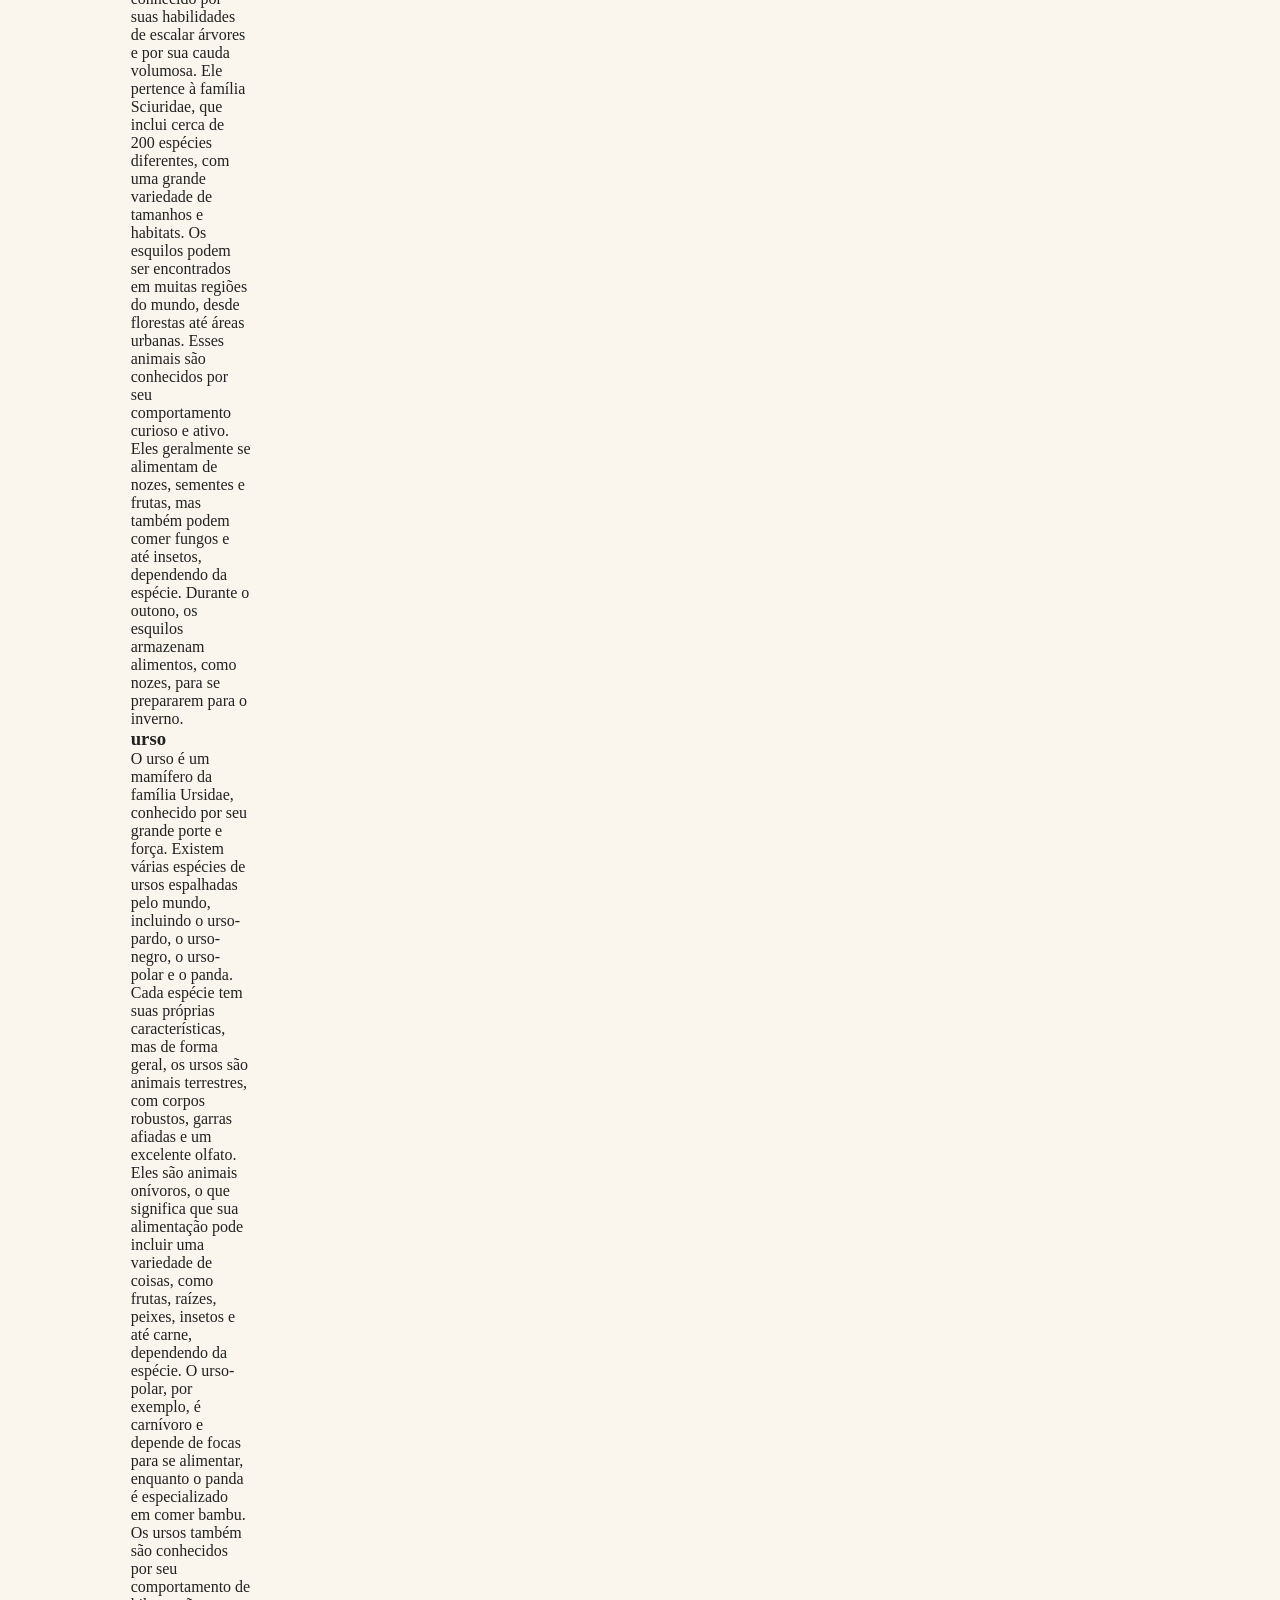
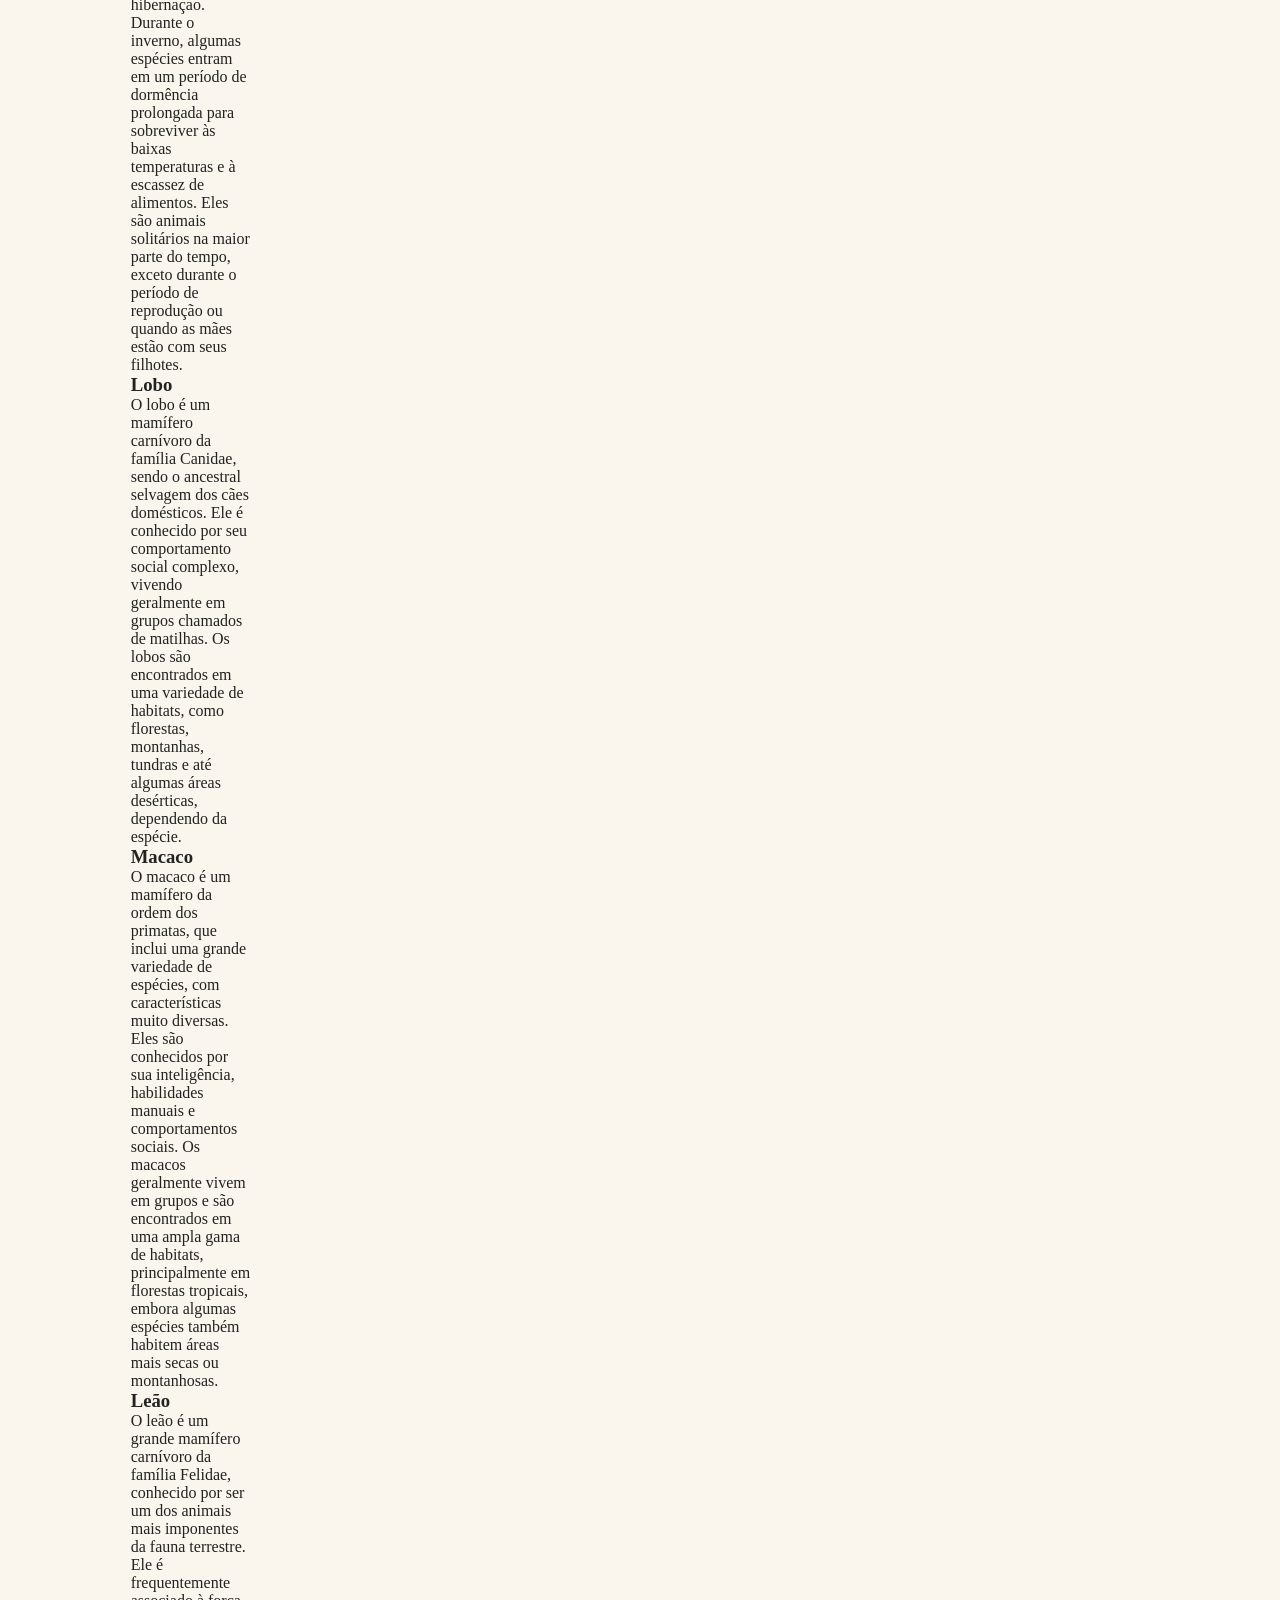
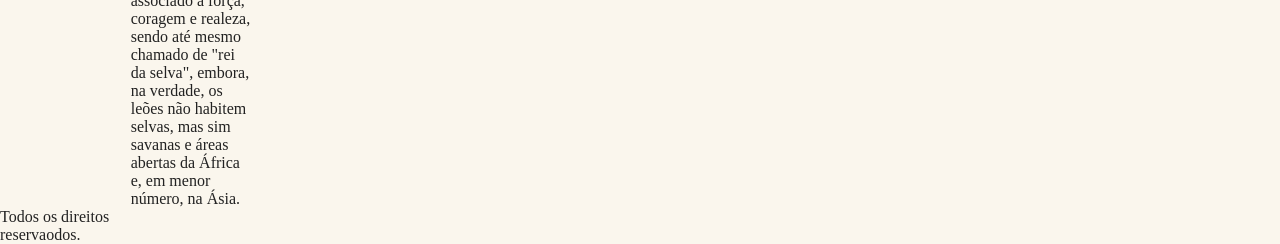
==== commit 945e7292: "section" ====
--- a/main/index.html
+++ b/main/index.html
@@ -19,117 +19,122 @@
       <li><a href="#">Cursos</a></li>
     </ul>
   </nav>
-    <section class="grid-section animais js-scroll" id="animais">
-      <h1 class="titulo"> Animais Fantasticos</h1>
-      <ul class="animais-lista js-tabmenu">
-        <li><img src="public/img/imagem1 (1).jpg" alt=""></li>
-        <li><img src="public/img/imagem2.jpg" alt=""></li>
-        <li><img src="public/img/imagem3 (1).jpg" alt=""></li>
-        <li><img src="public/img/imagem4 (1).jpg" alt=""></li>
-        <li><img src="public/img/imagem5.jpg" alt=""></li>
-        <li><img src="public/img/imagem6.jpg" alt=""></li>
-      </ul>
-      <div class="animais-descricao js-tacontent">
-        <section>
-          <h2>Raposa</h2>
-          <p>A raposa é um mamífero carnívoro da família Canidae, conhecida por sua cauda espessa e pelagem geralmente
-            avermelhada ou alaranjada. Existem várias espécies de raposas, mas a mais conhecida é a raposa-vermelha
-            (Vulpes vulpes). Elas são animais espertos, adaptáveis e frequentemente encontradas em florestas, campos e
-            até mesmo em áreas urbanas.</p>
+  <section class="grid-section animais js-scroll" id="animais">
+    <h1 class="titulo"> Animais Fantasticos</h1>
+    <ul class="animais-lista js-tabmenu">
+      <li><img src="public/img/imagem1 (1).jpg" alt=""></li>
+      <li><img src="public/img/imagem2.jpg" alt=""></li>
+      <li><img src="public/img/imagem3 (1).jpg" alt=""></li>
+      <li><img src="public/img/imagem4 (1).jpg" alt=""></li>
+      <li><img src="public/img/imagem5.jpg" alt=""></li>
+      <li><img src="public/img/imagem6.jpg" alt=""></li>
+    </ul>
+    <div class="animais-descricao js-tacontent">
+      <section>
+        <h2>Raposa</h2>
+        <p>A raposa é um mamífero carnívoro da família Canidae, conhecida por sua cauda espessa e pelagem geralmente
+          avermelhada ou alaranjada. Existem várias espécies de raposas, mas a mais conhecida é a raposa-vermelha
+          (Vulpes vulpes). Elas são animais espertos, adaptáveis e frequentemente encontradas em florestas, campos e
+          até mesmo em áreas urbanas.</p>
 
-        </section>
-        <section>
-          <h2>Esquilo</h2>
-          <p>
-            O esquilo é um pequeno mamífero da ordem dos roedores, muito conhecido por suas habilidades de escalar
-            árvores e por sua cauda volumosa. Ele pertence à família Sciuridae, que inclui cerca de 200 espécies
-            diferentes, com uma grande variedade de tamanhos e habitats. Os esquilos podem ser encontrados em muitas
-            regiões do mundo, desde florestas até áreas urbanas.
+      </section>
+      <section>
+        <h2>Esquilo</h2>
+        <p>
+          O esquilo é um pequeno mamífero da ordem dos roedores, muito conhecido por suas habilidades de escalar
+          árvores e por sua cauda volumosa. Ele pertence à família Sciuridae, que inclui cerca de 200 espécies
+          diferentes, com uma grande variedade de tamanhos e habitats. Os esquilos podem ser encontrados em muitas
+          regiões do mundo, desde florestas até áreas urbanas.
 
-            Esses animais são conhecidos por seu comportamento curioso e ativo. Eles geralmente se alimentam de nozes,
-            sementes e frutas, mas também podem comer fungos e até insetos, dependendo da espécie. Durante o outono, os
-            esquilos armazenam alimentos, como nozes, para se prepararem para o inverno.
-          </p>
-        </section>
-        <section>
-          <h1>urso</h1>
-          <p>
-            O urso é um mamífero da família Ursidae, conhecido por seu grande porte e força. Existem várias espécies de
-            ursos espalhadas pelo mundo, incluindo o urso-pardo, o urso-negro, o urso-polar e o panda. Cada espécie tem
-            suas próprias características, mas de forma geral, os ursos são animais terrestres, com corpos robustos,
-            garras afiadas e um excelente olfato.
+          Esses animais são conhecidos por seu comportamento curioso e ativo. Eles geralmente se alimentam de nozes,
+          sementes e frutas, mas também podem comer fungos e até insetos, dependendo da espécie. Durante o outono, os
+          esquilos armazenam alimentos, como nozes, para se prepararem para o inverno.
+        </p>
+      </section>
+      <section>
+        <h1>urso</h1>
+        <p>
+          O urso é um mamífero da família Ursidae, conhecido por seu grande porte e força. Existem várias espécies de
+          ursos espalhadas pelo mundo, incluindo o urso-pardo, o urso-negro, o urso-polar e o panda. Cada espécie tem
+          suas próprias características, mas de forma geral, os ursos são animais terrestres, com corpos robustos,
+          garras afiadas e um excelente olfato.
 
-            Eles são animais onívoros, o que significa que sua alimentação pode incluir uma variedade de coisas, como
-            frutas, raízes, peixes, insetos e até carne, dependendo da espécie. O urso-polar, por exemplo, é carnívoro e
-            depende de focas para se alimentar, enquanto o panda é especializado em comer bambu.
+          Eles são animais onívoros, o que significa que sua alimentação pode incluir uma variedade de coisas, como
+          frutas, raízes, peixes, insetos e até carne, dependendo da espécie. O urso-polar, por exemplo, é carnívoro e
+          depende de focas para se alimentar, enquanto o panda é especializado em comer bambu.
 
-            Os ursos também são conhecidos por seu comportamento de hibernação. Durante o inverno, algumas espécies
-            entram em um período de dormência prolongada para sobreviver às baixas temperaturas e à escassez de
-            alimentos. Eles são animais solitários na maior parte do tempo, exceto durante o período de reprodução ou
-            quando as mães estão com seus filhotes.
-          </p>
-        </section>
-        <section>
-          <h1>Lobo</h1>
-          <p>
-            O lobo é um mamífero carnívoro da família Canidae, sendo o ancestral selvagem dos cães domésticos. Ele é
-            conhecido por seu comportamento social complexo, vivendo geralmente em grupos chamados de matilhas. Os lobos
-            são encontrados em uma variedade de habitats, como florestas, montanhas, tundras e até algumas áreas
-            desérticas, dependendo da espécie.
-          </p>
-        </section>
-        <section>
-          <h1>Macaco</h1>
-          <p>
-            O macaco é um mamífero da ordem dos primatas, que inclui uma grande variedade de espécies, com
-            características muito diversas. Eles são conhecidos por sua inteligência, habilidades manuais e
-            comportamentos sociais. Os macacos geralmente vivem em grupos e são encontrados em uma ampla gama de
-            habitats, principalmente em florestas tropicais, embora algumas espécies também habitem áreas mais secas ou
-            montanhosas.
-          </p>
-        </section>
-        <section>
-          <h1>Leão</h1>
-          <p>O leão é um grande mamífero carnívoro da família Felidae, conhecido por ser um dos animais mais imponentes
-            da fauna terrestre. Ele é frequentemente associado à força, coragem e realeza, sendo até mesmo chamado de
-            "rei da selva", embora, na verdade, os leões não habitem selvas, mas sim savanas e áreas abertas da África
-            e, em menor número, na Ásia.</p>
-        </section>
-      </div>
-    </section>
-    <section id="faq" class="grid-section Faq js-scroll">
-      <h1 class="titulo">Faq</h1>
-      <dl class="faq-lista js-accordion">
-
-        <dt>Qual a idade dos animais ? </dt>
-        <dd>A idade varia de espécie para espécie.......</dd>
-
-        <dt>Eles são fantásticos ?</dt>
-        <dd>Sim, cada um possue características únicas.......</dd>
-
-        <dt>Qual a diferença ? </dt>
-        <dd>Cada animal tem sua própria características.......</dd>
-
-        <dt>Como proteger</dt>
-        <dd>A preservação da censervação ambiental.......</dd>
-
-      </dl>
-    </section>
+          Os ursos também são conhecidos por seu comportamento de hibernação. Durante o inverno, algumas espécies
+          entram em um período de dormência prolongada para sobreviver às baixas temperaturas e à escassez de
+          alimentos. Eles são animais solitários na maior parte do tempo, exceto durante o período de reprodução ou
+          quando as mães estão com seus filhotes.
+        </p>
+      </section>
+      <section>
+        <h1>Lobo</h1>
+        <p>
+          O lobo é um mamífero carnívoro da família Canidae, sendo o ancestral selvagem dos cães domésticos. Ele é
+          conhecido por seu comportamento social complexo, vivendo geralmente em grupos chamados de matilhas. Os lobos
+          são encontrados em uma variedade de habitats, como florestas, montanhas, tundras e até algumas áreas
+          desérticas, dependendo da espécie.
+        </p>
+      </section>
+      <section>
+        <h1>Macaco</h1>
+        <p>
+          O macaco é um mamífero da ordem dos primatas, que inclui uma grande variedade de espécies, com
+          características muito diversas. Eles são conhecidos por sua inteligência, habilidades manuais e
+          comportamentos sociais. Os macacos geralmente vivem em grupos e são encontrados em uma ampla gama de
+          habitats, principalmente em florestas tropicais, embora algumas espécies também habitem áreas mais secas ou
+          montanhosas.
+        </p>
+      </section>
+      <section>
+        <h1>Leão</h1>
+        <p>O leão é um grande mamífero carnívoro da família Felidae, conhecido por ser um dos animais mais imponentes
+          da fauna terrestre. Ele é frequentemente associado à força, coragem e realeza, sendo até mesmo chamado de
+          "rei da selva", embora, na verdade, os leões não habitem selvas, mas sim savanas e áreas abertas da África
+          e, em menor número, na Ásia.</p>
+      </section>
+    </div>
+  </section>
 
 
-   
-  
-  <section class="grid-section contato js-scroll " id="contato">
+
+  <section id="faq" class="grid-section Faq js-scroll">
+    <h1 class="titulo">Faq</h1>
+    <dl class="faq-lista js-accordion">
+
+      <dt>Qual a idade dos animais ? </dt>
+      <dd>A idade varia de espécie para espécie.......</dd>
+
+      <dt>Eles são fantásticos ?</dt>
+      <dd>Sim, cada um possue características únicas.......</dd>
+
+      <dt>Qual a diferença ? </dt>
+      <dd>Cada animal tem sua própria características.......</dd>
+
+      <dt>Como proteger</dt>
+      <dd>A preservação da censervação ambiental.......</dd>
+
+    </dl>
+  </section>
+
+
+
+
+  <section class="grid-section contato js-scroll" id="contato">
     <h1 class="titulo">Contato</h1>
     <div class="mapa">
-      <img src="public/img/mapa.png" alt="">
+        <img src="img/mapa.png" alt="">
     </div>
     <ul class="dados">
-      <li>kaua92938@gmail.com</li>
-      <li>Travssa josé Virgilio Ramos</li>
-      <li>São paulo - Tremembé</li>
+        <li>eduardo.falabella@docente.senai.br</li>
+        <li>Av. Dr. Renato de Andrade Maia, 601</li>
+        <li>Guarulhos - SP</li> 
     </ul>
   </section>
+
+
   <footer class="copy">
     <p>Todos os direitos reservaodos.</p>
   </footer>
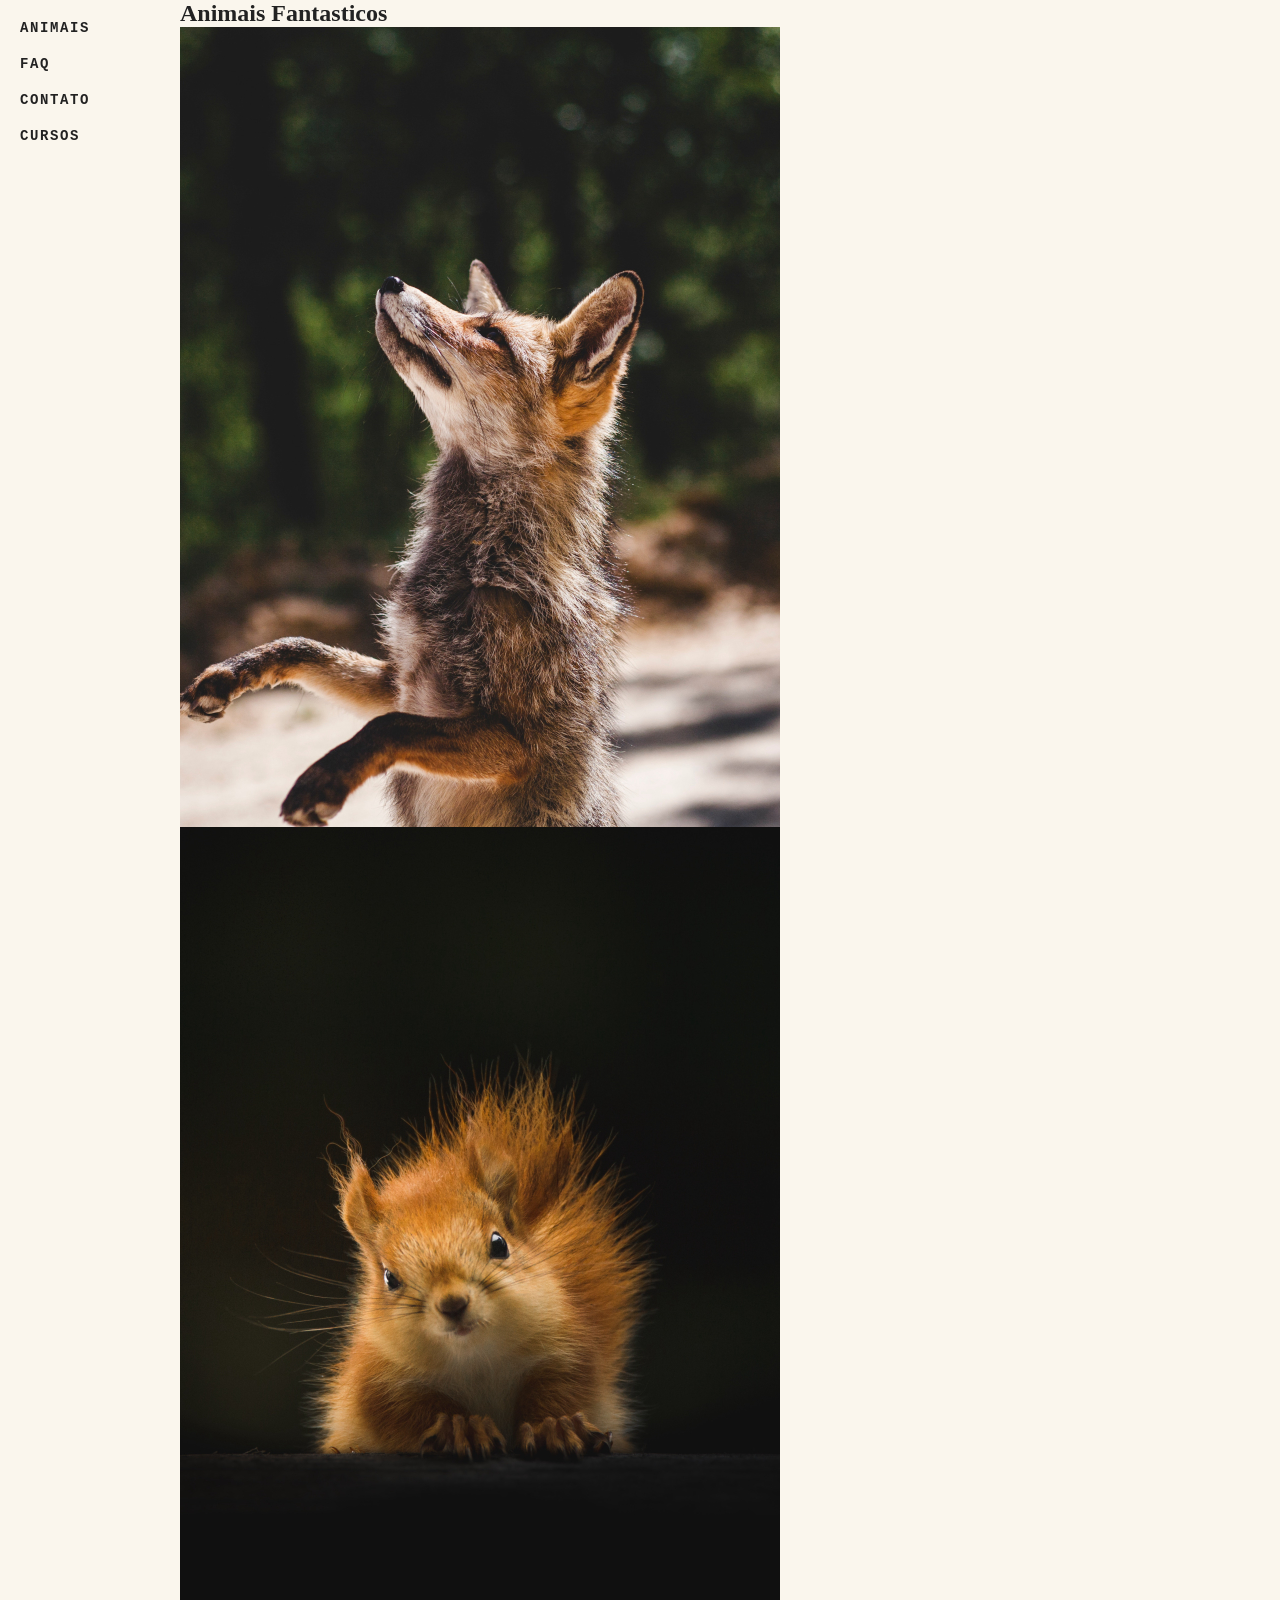
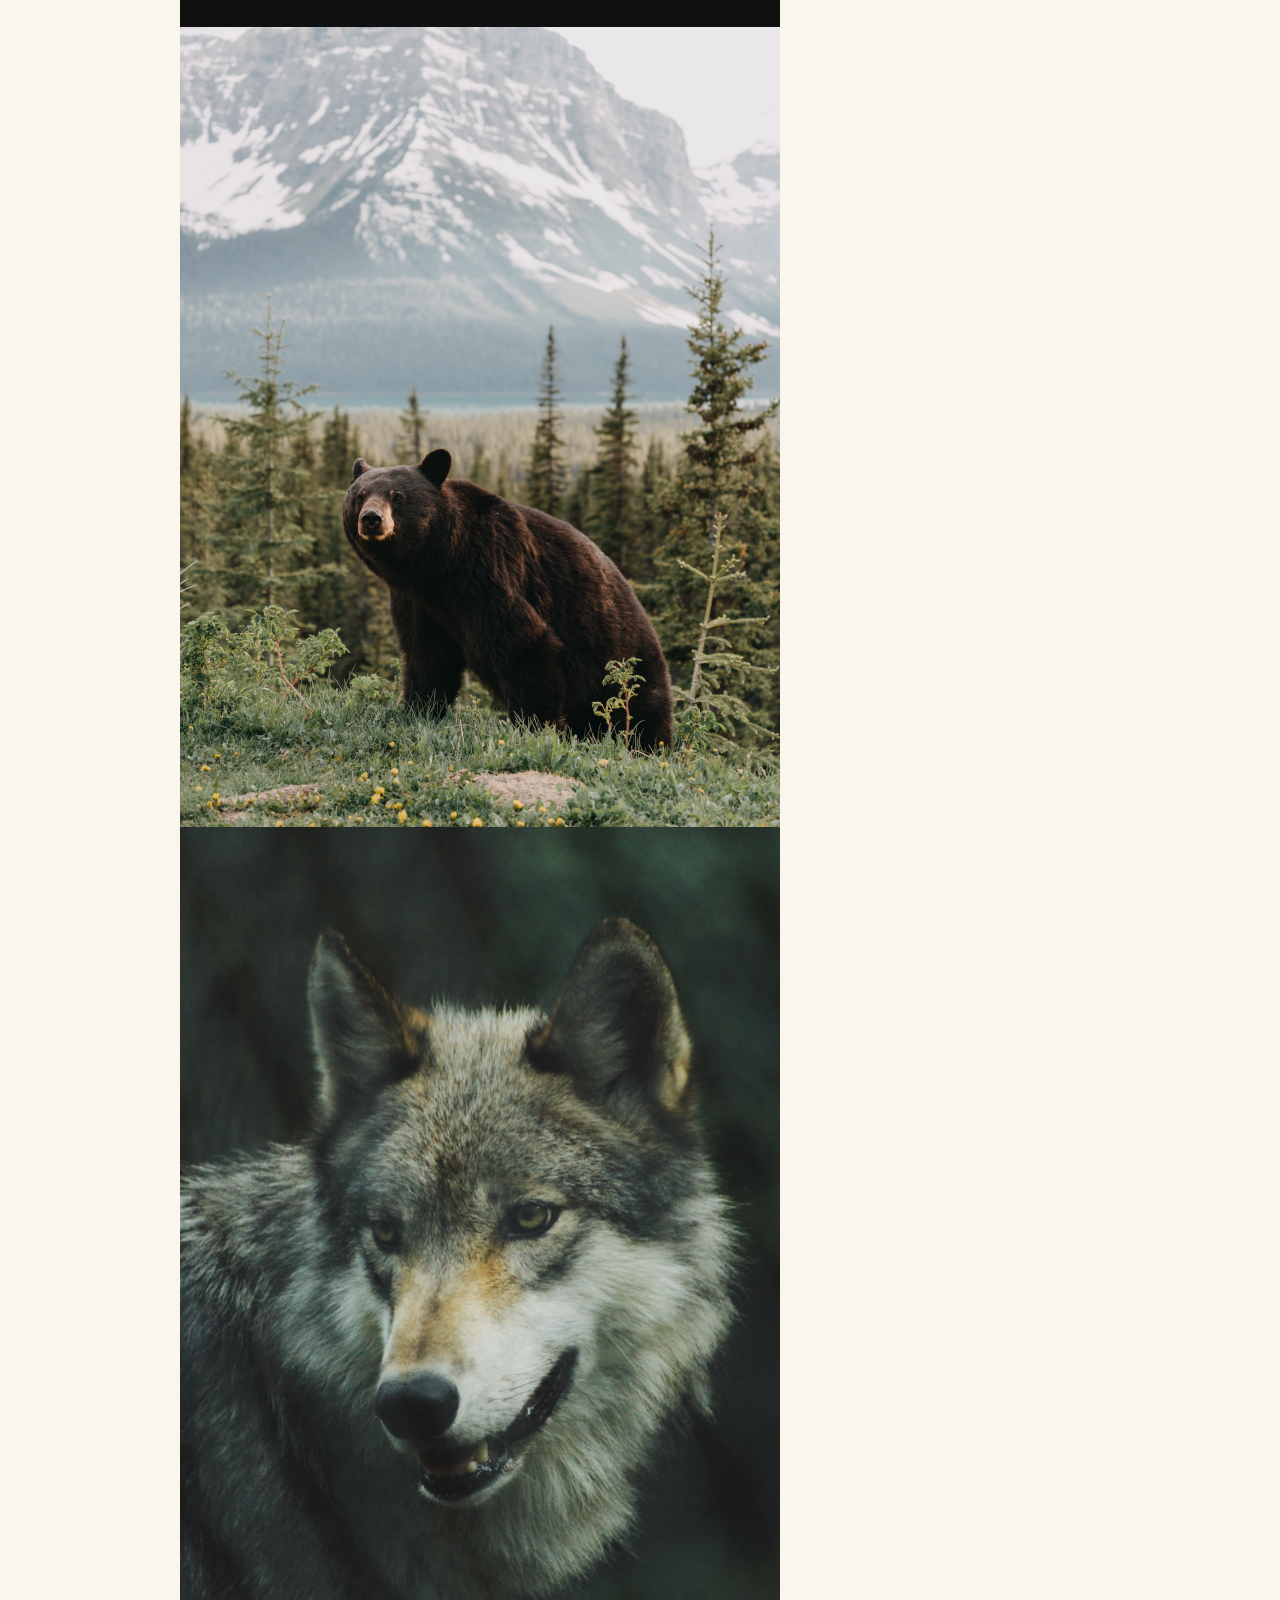
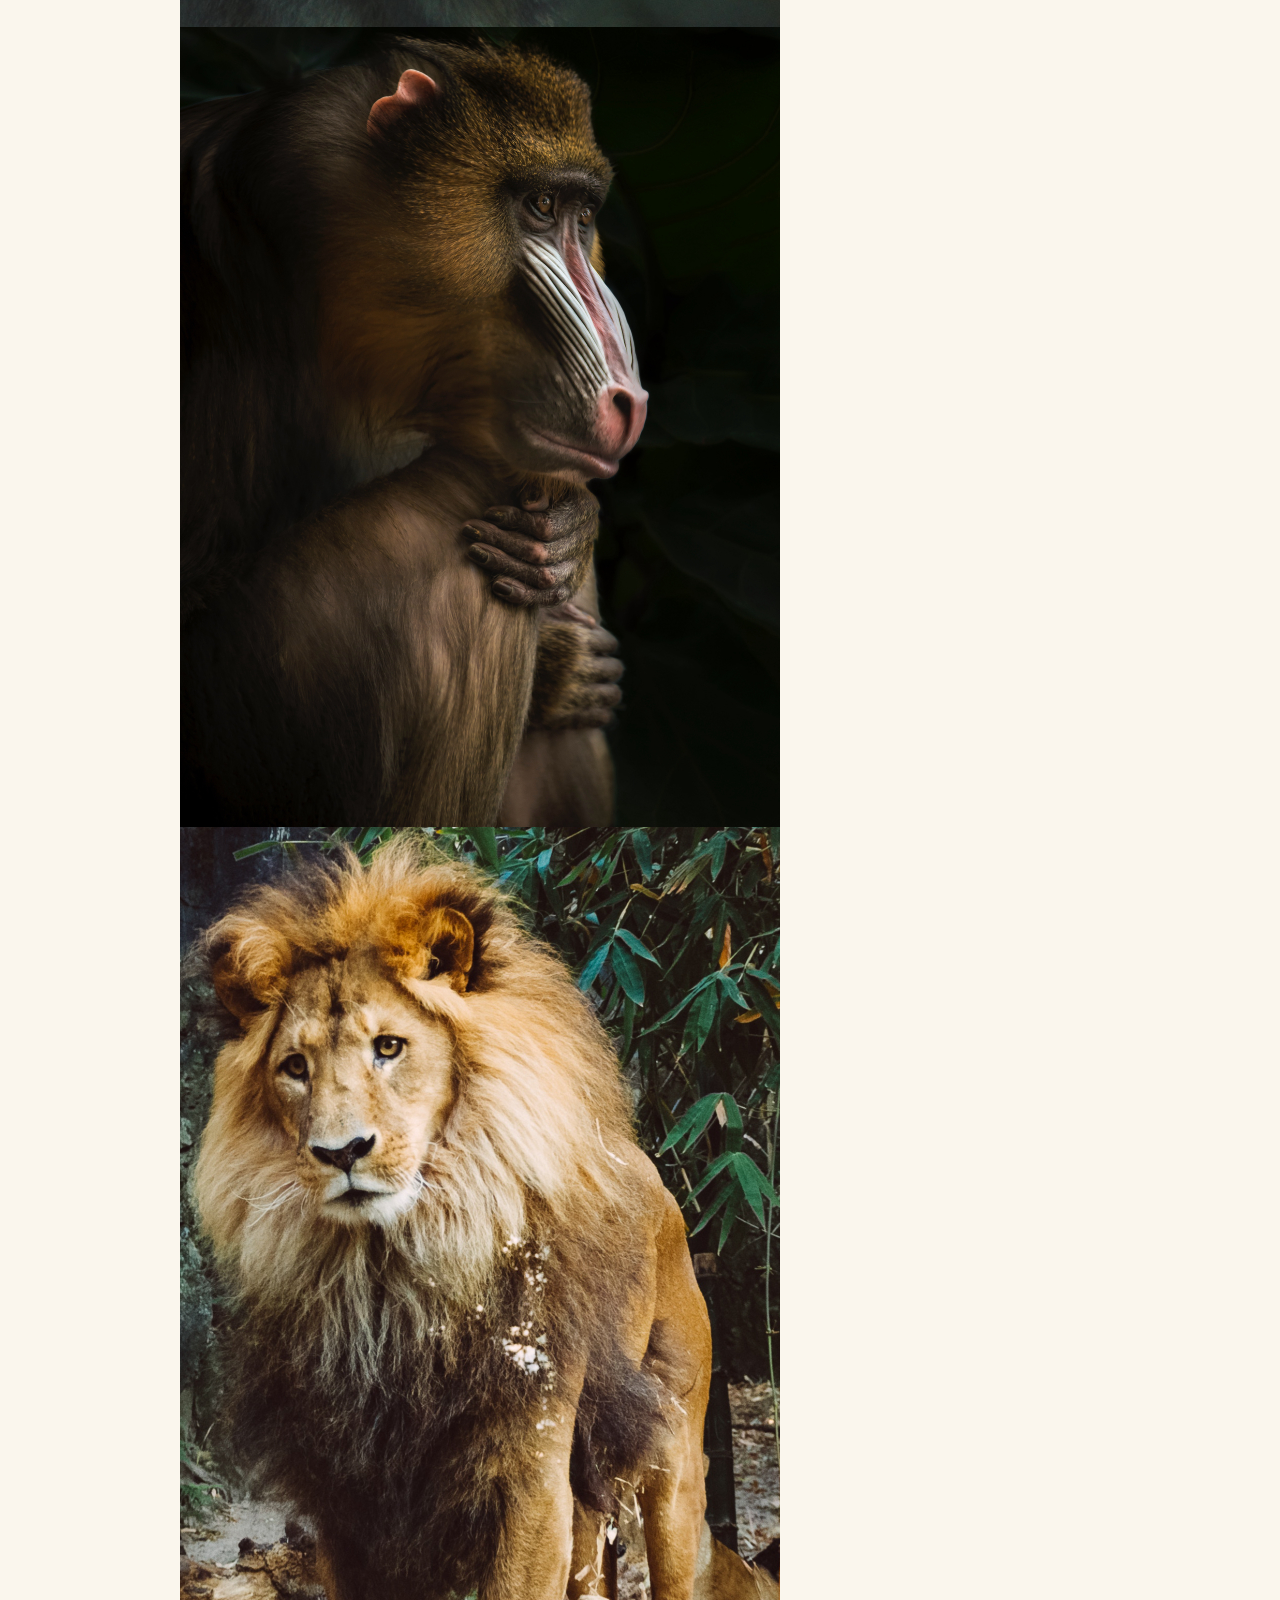
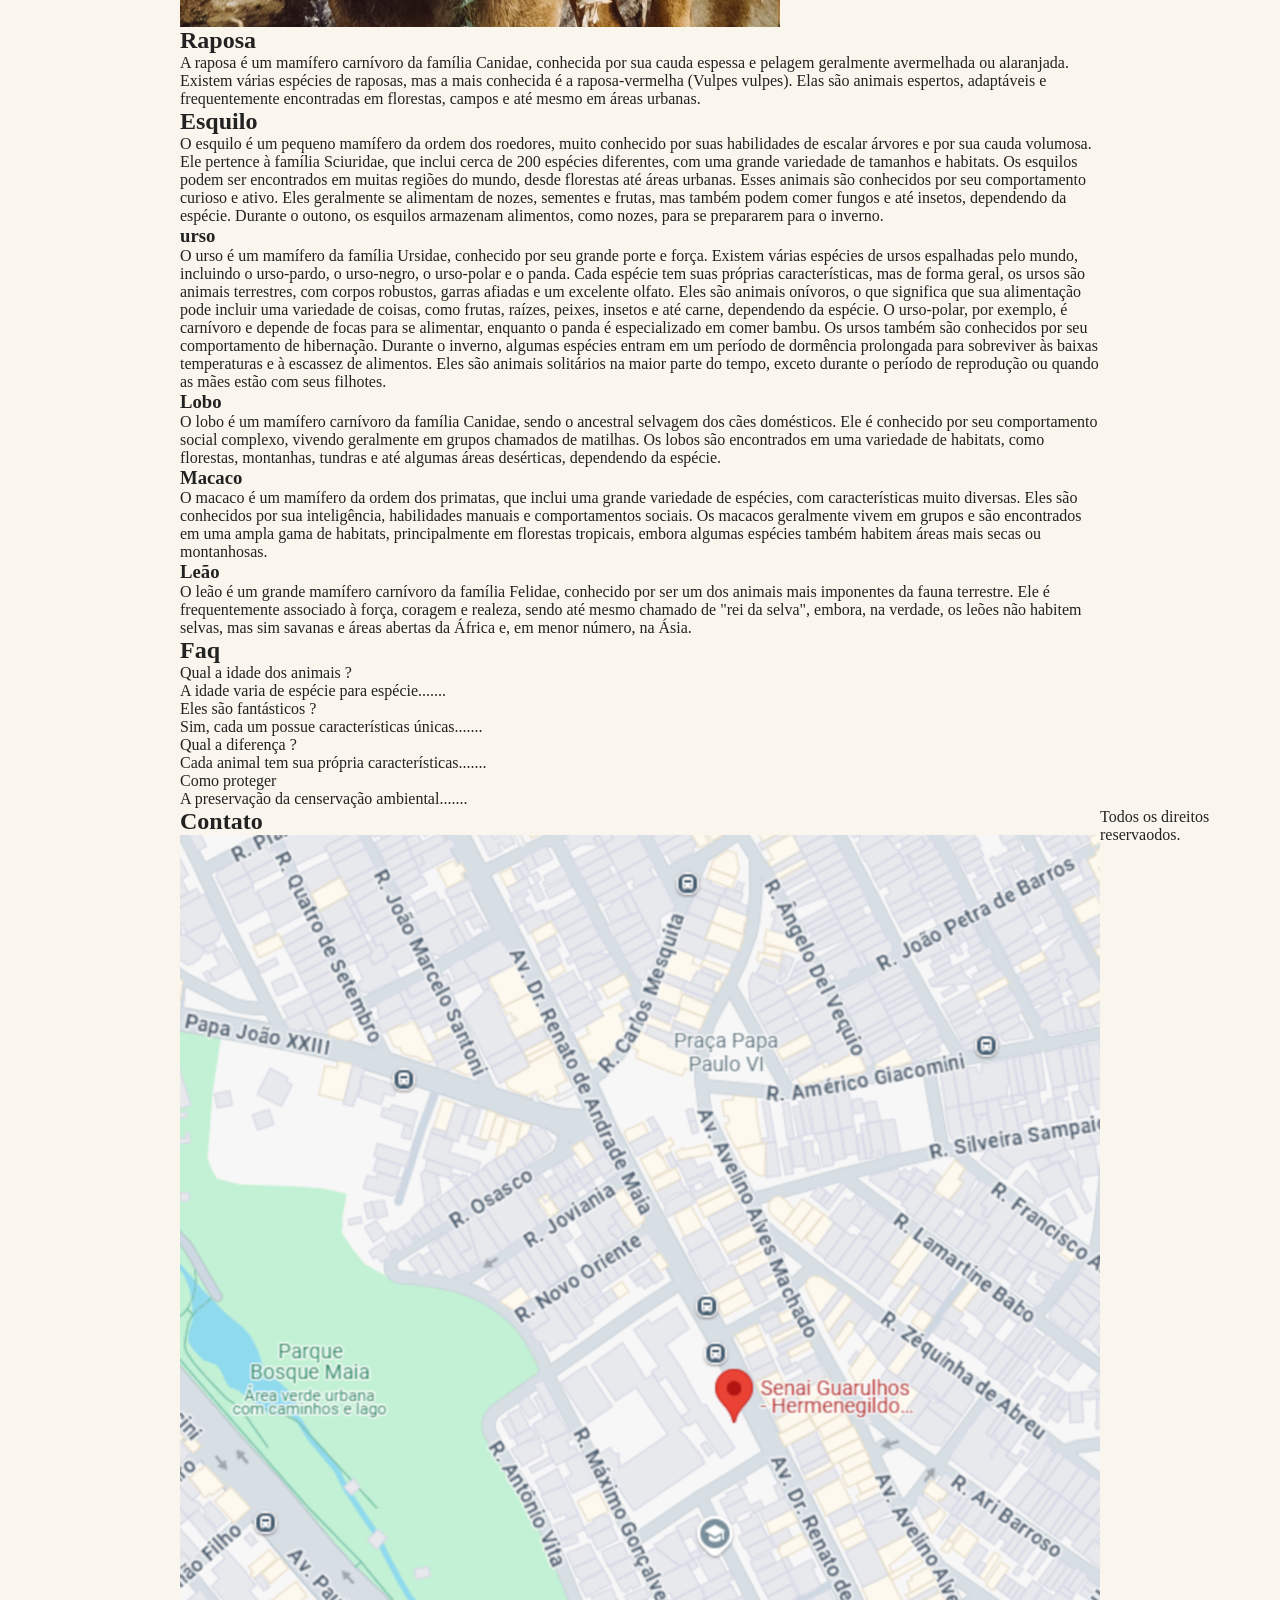
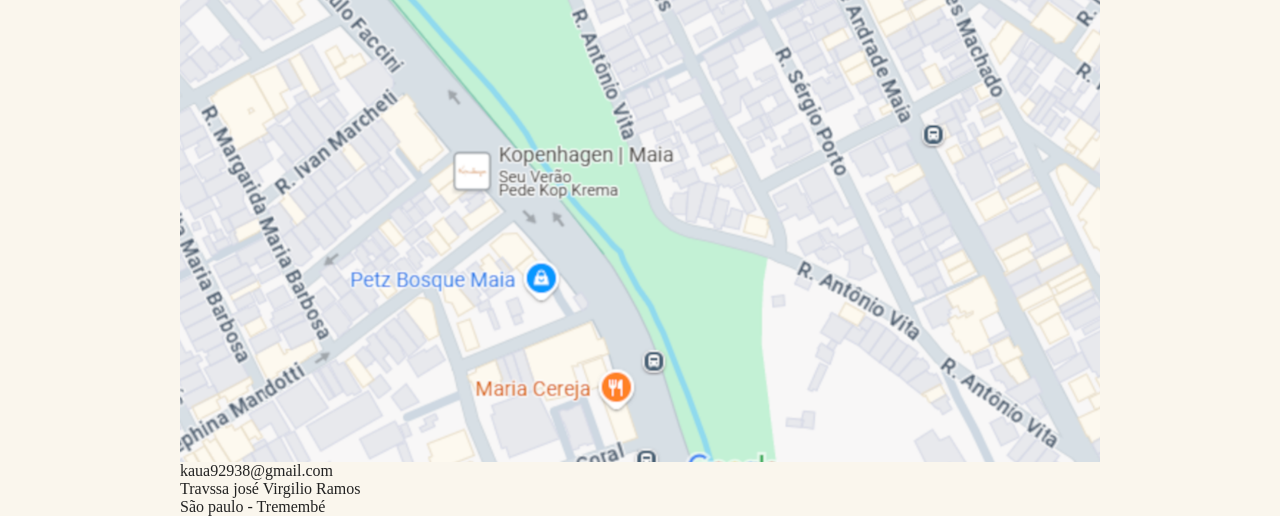
==== commit e011739e: "grid" ====
--- a/main/index.html
+++ b/main/index.html
@@ -122,17 +122,18 @@
 
 
 
-  <section class="grid-section contato js-scroll" id="contato">
+  <section class="grid-section contato js-scroll " id="contato">
     <h1 class="titulo">Contato</h1>
     <div class="mapa">
-        <img src="img/mapa.png" alt="">
+      <img src="public/img/mapa.png" alt="">
     </div>
     <ul class="dados">
-        <li>eduardo.falabella@docente.senai.br</li>
-        <li>Av. Dr. Renato de Andrade Maia, 601</li>
-        <li>Guarulhos - SP</li> 
+      <li>kaua92938@gmail.com</li>
+      <li>Travssa josé Virgilio Ramos</li>
+      <li>São paulo - Tremembé</li>
     </ul>
   </section>
+
 
 
   <footer class="copy">
--- a/main/styles/main.css
+++ b/main/styles/main.css
@@ -23,3 +23,25 @@
   grid-template-columns: 1fr 120px minmax(300px, 800px) 1fr;
 }
 
+.menu ul{
+    display: flex;
+    flex-wrap: wrap;
+    padding: 10px;
+    }
+.menu li a{
+  display: block;
+  padding: 10px;
+  margin-right : 10px;
+  color: #222;
+  text-decoration: none;
+  font-family: monospace;
+  font-weight: bold;
+  text-transform: uppercase;
+  font-size: 0.875rem;
+  letter-spacing: .1rem;
+
+}
+
+.grid-section{
+  grid-column: 2/4;
+}
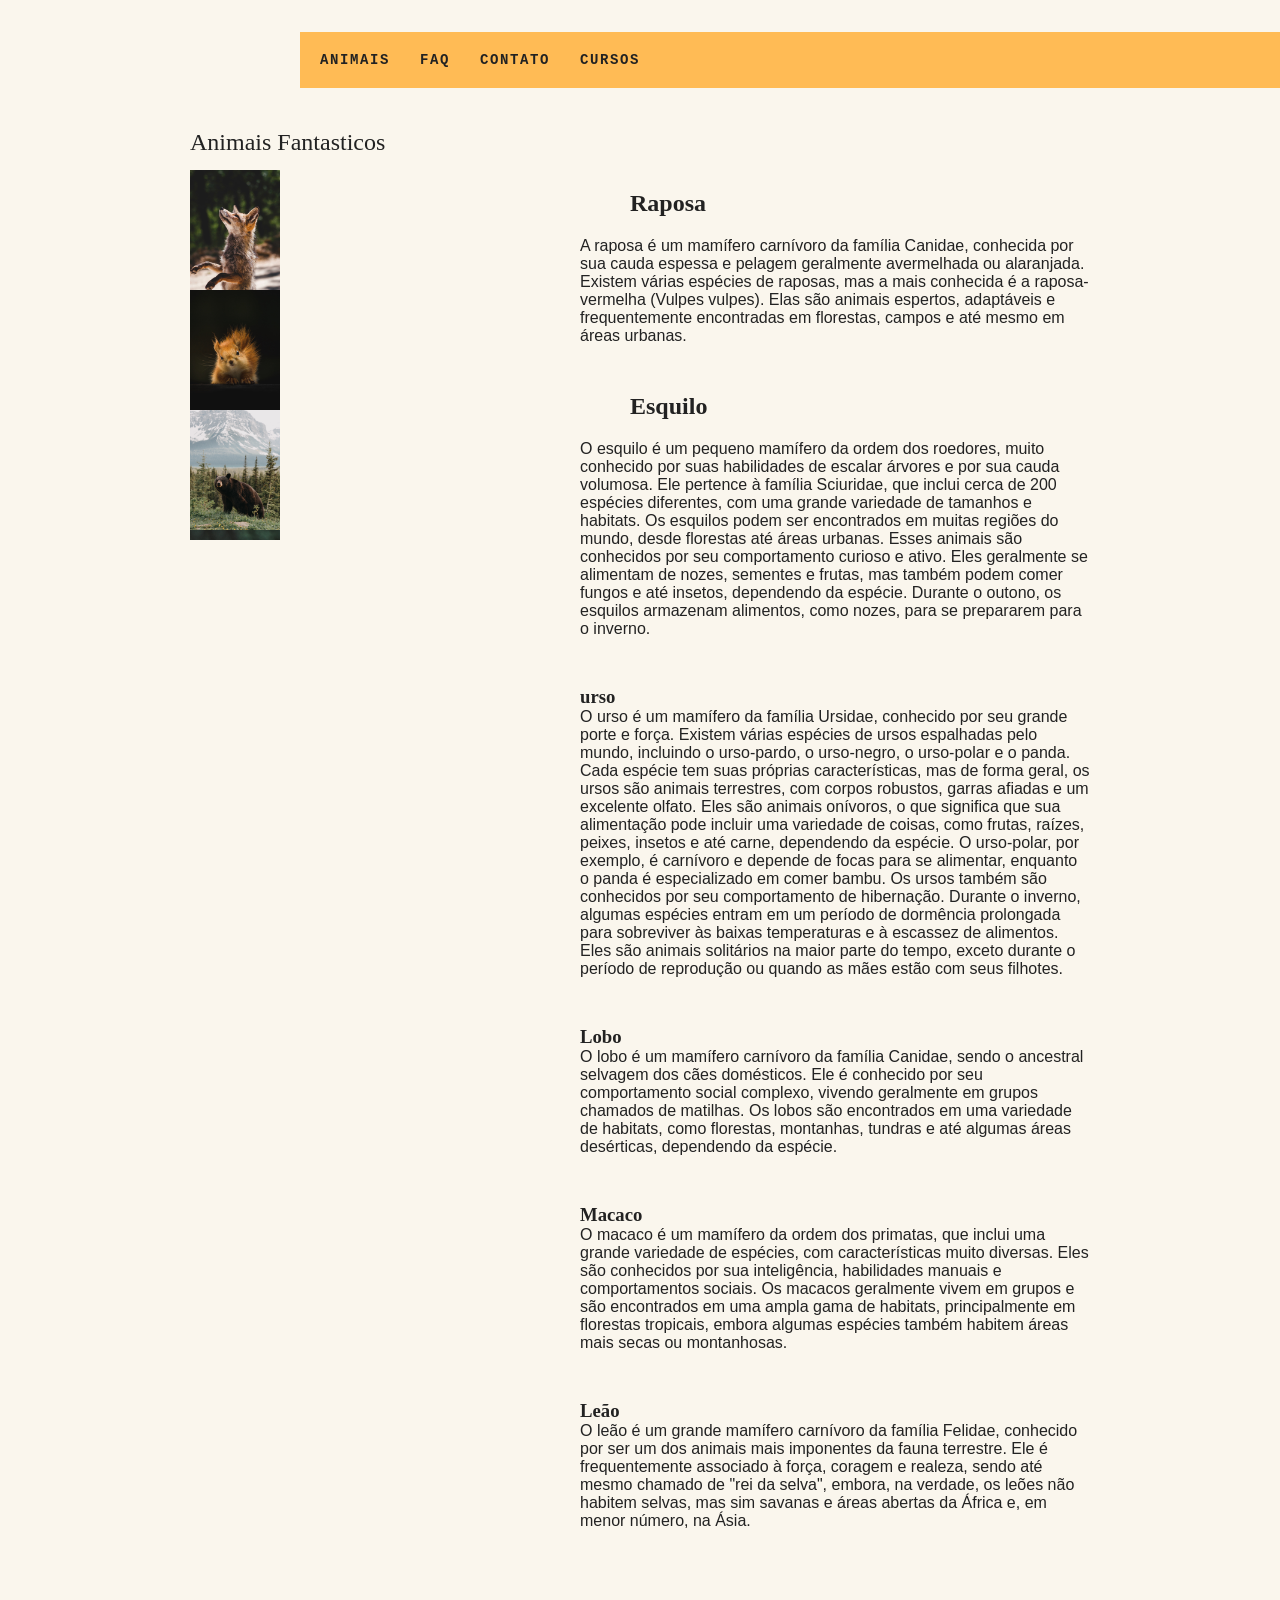
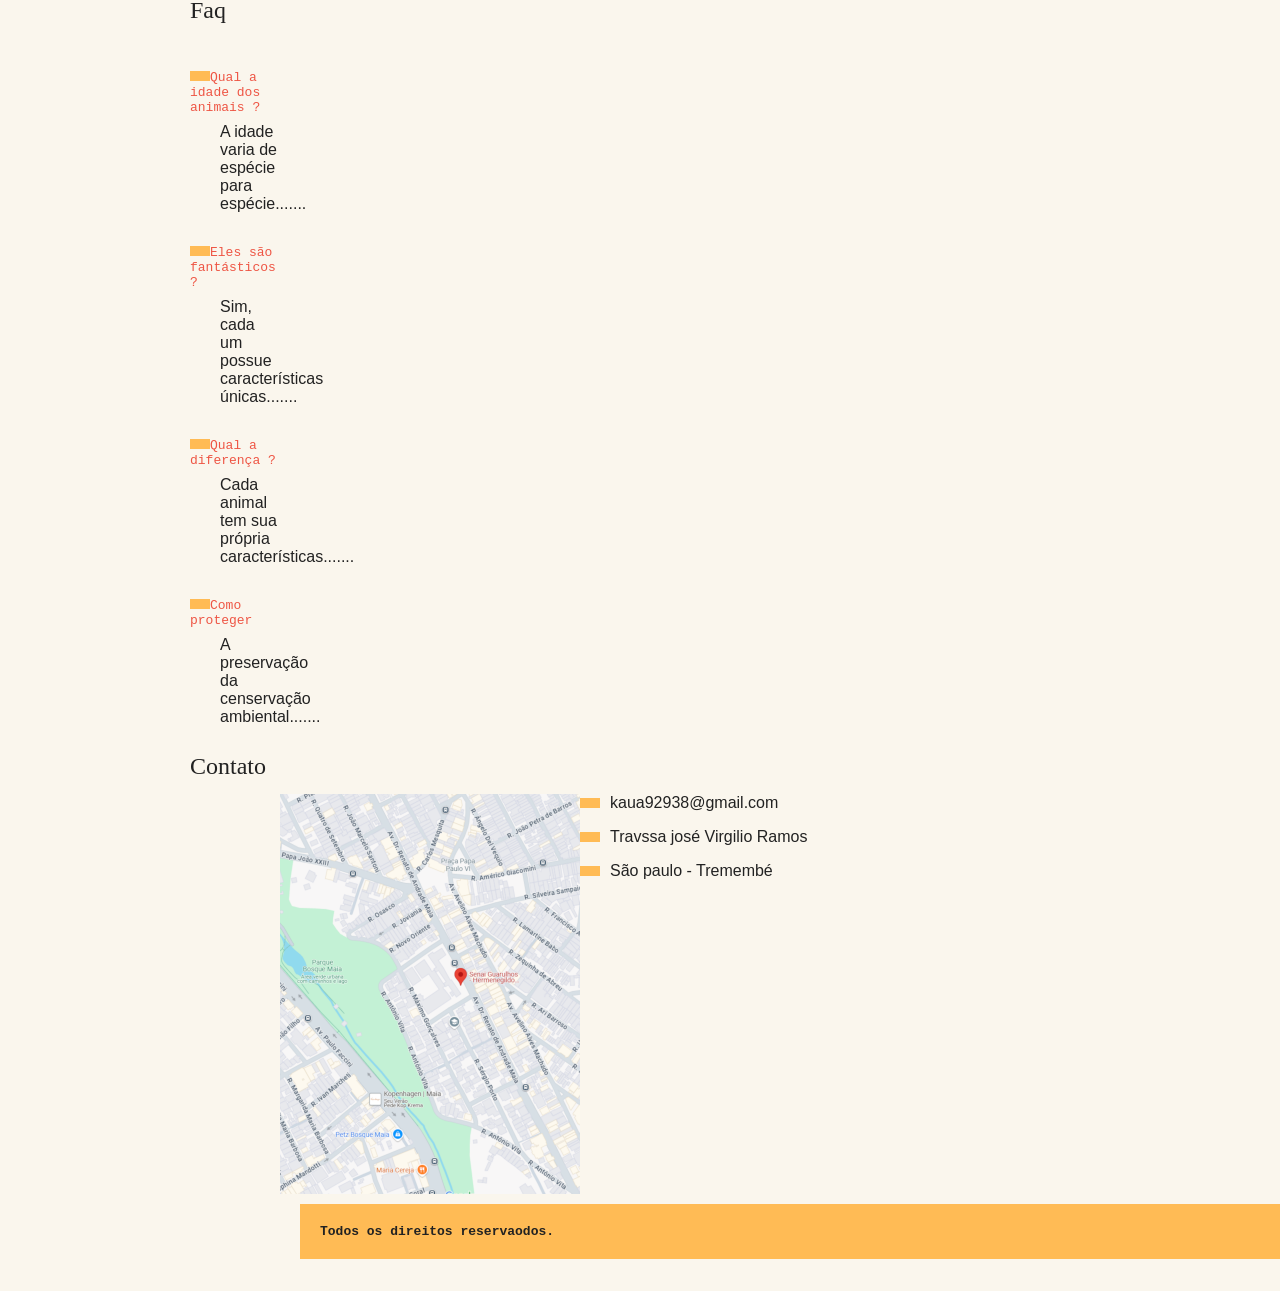
==== commit a85cac91: "dsfd" ====
--- a/main/index.html
+++ b/main/index.html
@@ -29,7 +29,7 @@
       <li><img src="public/img/imagem5.jpg" alt=""></li>
       <li><img src="public/img/imagem6.jpg" alt=""></li>
     </ul>
-    <div class="animais-descricao js-tacontent">
+    <div class="animais-descriscao js-tacontent">
       <section>
         <h2>Raposa</h2>
         <p>A raposa é um mamífero carnívoro da família Canidae, conhecida por sua cauda espessa e pelagem geralmente
--- a/main/styles/main.css
+++ b/main/styles/main.css
@@ -1,47 +1,219 @@
-*{
-
-  margin: 0;
-  padding: 0;
-  box-sizing: border-box;
-  
-}
-
+
+#animais h2::before{ 
+  content: '';
+  display: inline-block;
+  width: 40px;
+  margin-right: 10px;
+  background: #fb5;
+
+}
+
+
+#animais p {
+font-family: helvetica, arial;
+line-height: 1,2;
+margin-bottom: 1rem;
+
+}
+
+.animais-lista{
+height: 370px;
+background-color: red;
+overflow-y: scroll;
+grid-template-columns: 2;
+
+}
+
+.animais-lista li{
+cursor: pointer;
+
+}
+
+
+
+
+body, h1, ul, li, p, dd, dt, dl {
+margin: 0px;
+padding: 0px;
+}
 
 img {
-  display: block;
-  max-width: 100%;
-  
-
-}
-ul{
-  list-style: none;
-}
+display: block;
+max-width: 100%;
+}
+
+ul {
+list-style: none;
+}
+
 body {
-  background: #faf6ed;
-  color: #222;
-  display: grid;
-  grid-template-columns: 1fr 120px minmax(300px, 800px) 1fr;
-}
-
-.menu ul{
-    display: flex;
-    flex-wrap: wrap;
-    padding: 10px;
-    }
-.menu li a{
-  display: block;
-  padding: 10px;
-  margin-right : 10px;
-  color: #222;
-  text-decoration: none;
+background: #faf6ed;
+color: #222;
+display: grid;
+grid-template-columns: 1fr 120px minmax(300px, 800px) 1fr;
+}
+
+.menu {
+grid-column: 3 / 5;
+margin-top: 2rem;
+margin-bottom: 2rem;
+background: #fb5;
+}
+
+.menu ul {
+display: flex;
+flex-wrap: wrap;
+padding: 10px;
+}
+
+.menu li a {
+display: block;
+padding: 10px;
+margin-right: 10px;
+color: #222;
+text-decoration: none;
+font-family: monospace;
+font-weight: bold;
+text-transform: uppercase;
+font-size: 0.875rem;
+letter-spacing: .1rem;
+}
+
+.grid-section {
+grid-column: 2 / 4;
+width: 100%;
+box-sizing: border-box;
+padding: 10px;
+display: grid;
+grid-template-columns: 90px 300px 1fr;
+}
+
+.titulo {
+font-family: Georgia;
+font-size: 1;
+line-height: 1;
+font-weight: 400;
+margin-bottom: 1rem;
+grid-column: 1 / 4;
+}
+
+
+.animais-lista::-webkit-scrollbar{
+width: 18px;
+}
+
+.animais-lista::-webkit-scrollbar-thumb{
+background: #fb5;
+border-left: 4px solid #faf6ed;
+border-right: 4px solid #faf6ed;
+}
+
+.animais-lista::-webkit-scrollbar-track{
+background: #faf6ed;
+
+}
+
+.animais-descriscao{
+grid-column: 3;
+
+}
+
+.animais-descriscao section{
+margin-bottom: 3rem;
+
+}
+
+.faq-lista dt{
+font-family: monospace;
+font-weight: 500;
+margin-top: 2rem;
+
+margin-bottom:.5rem;
+color: #E54;
+
+}
+
+.faq-lista dt::before {
+content: '';
+display: inline-block;
+width: 20px;
+height: 10px;
+background: #fb5;
+
+}
+
+
+
+.faq-lista dd{
+  font-family: Helvetica,arial;
+  margin-bottom: .5rem;
+  margin-left: 30px;
+}
+
+.mapa{
+  grid-column: 2;
+}
+
+.dados{
+  grid-column: 3;
+
+}
+
+.dados li{
+  margin-bottom: 1rem;
+  font-family: Helvetica,arial;
+}
+
+.dados li::before{
+  content: '';
+  display: inline-block;
+  width:20px;
+  height: 10px;
+  margin-right: 10px;
+  background: #fb5;
+
+}
+.copy{
+  grid-column: 3/5;
+  margin-bottom: 2rem;
+  background: #fb5;
+
+}
+
+.copy p {
+  padding: 20px;
   font-family: monospace;
   font-weight: bold;
-  text-transform: uppercase;
-  font-size: 0.875rem;
-  letter-spacing: .1rem;
-
-}
-
-.grid-section{
-  grid-column: 2/4;
-}
+  
+}
+
+@media(max-width: 700px){
+    body{
+      grid-template-columns: 1fr;
+    }
+
+  .menu, .grid-section, .copy{
+      grid-column: 1;
+  }
+
+  .grid-section{
+    grid-template-columns: 100px 1fr;
+    grid-gap: 10px;
+
+  }
+  .animais-lista{
+    grid-column: 1;
+  }
+  .faq-lista,.dados,.mapa{
+    grid-column: 1/3;
+  }
+  .grid-section h1{
+      font-size: 2rem;
+  }
+  .menu{
+    margin-top: 0px;
+  }
+  .copy{
+    margin-bottom: 0px;
+  }
+}
